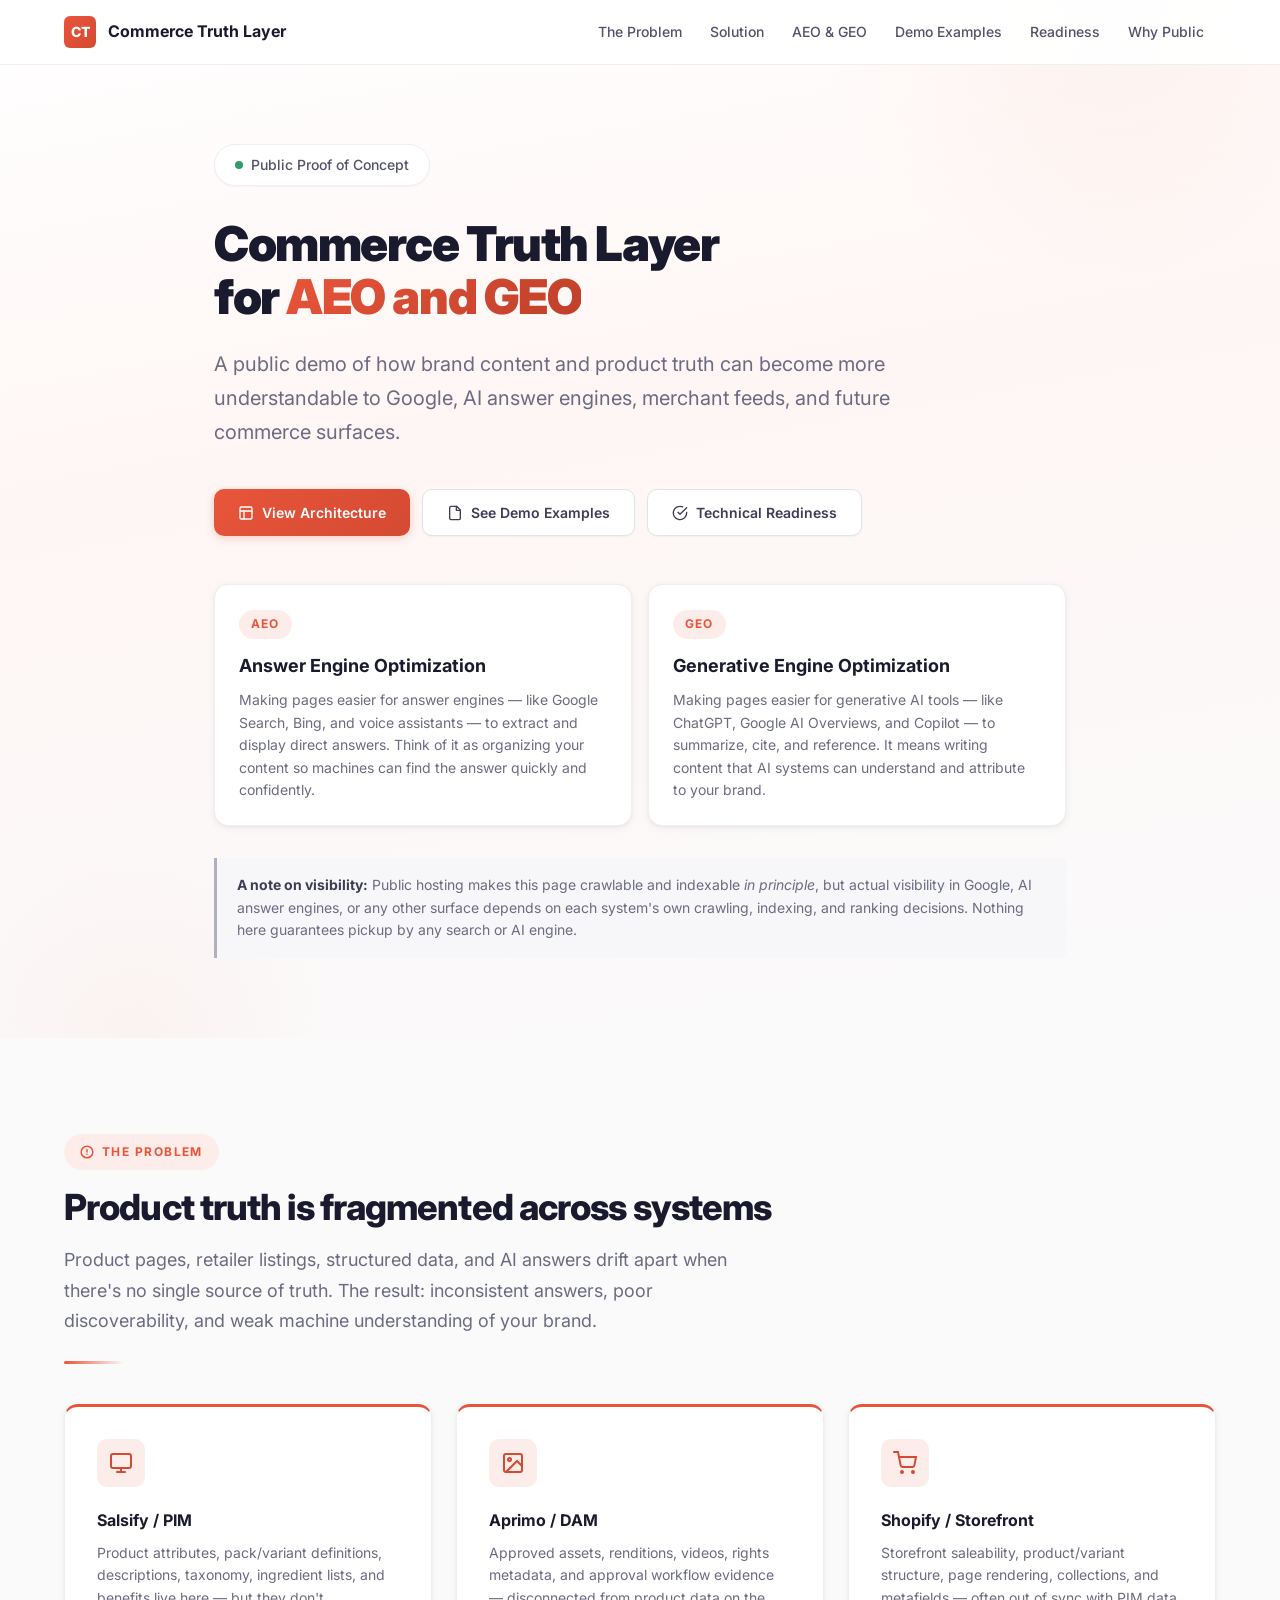
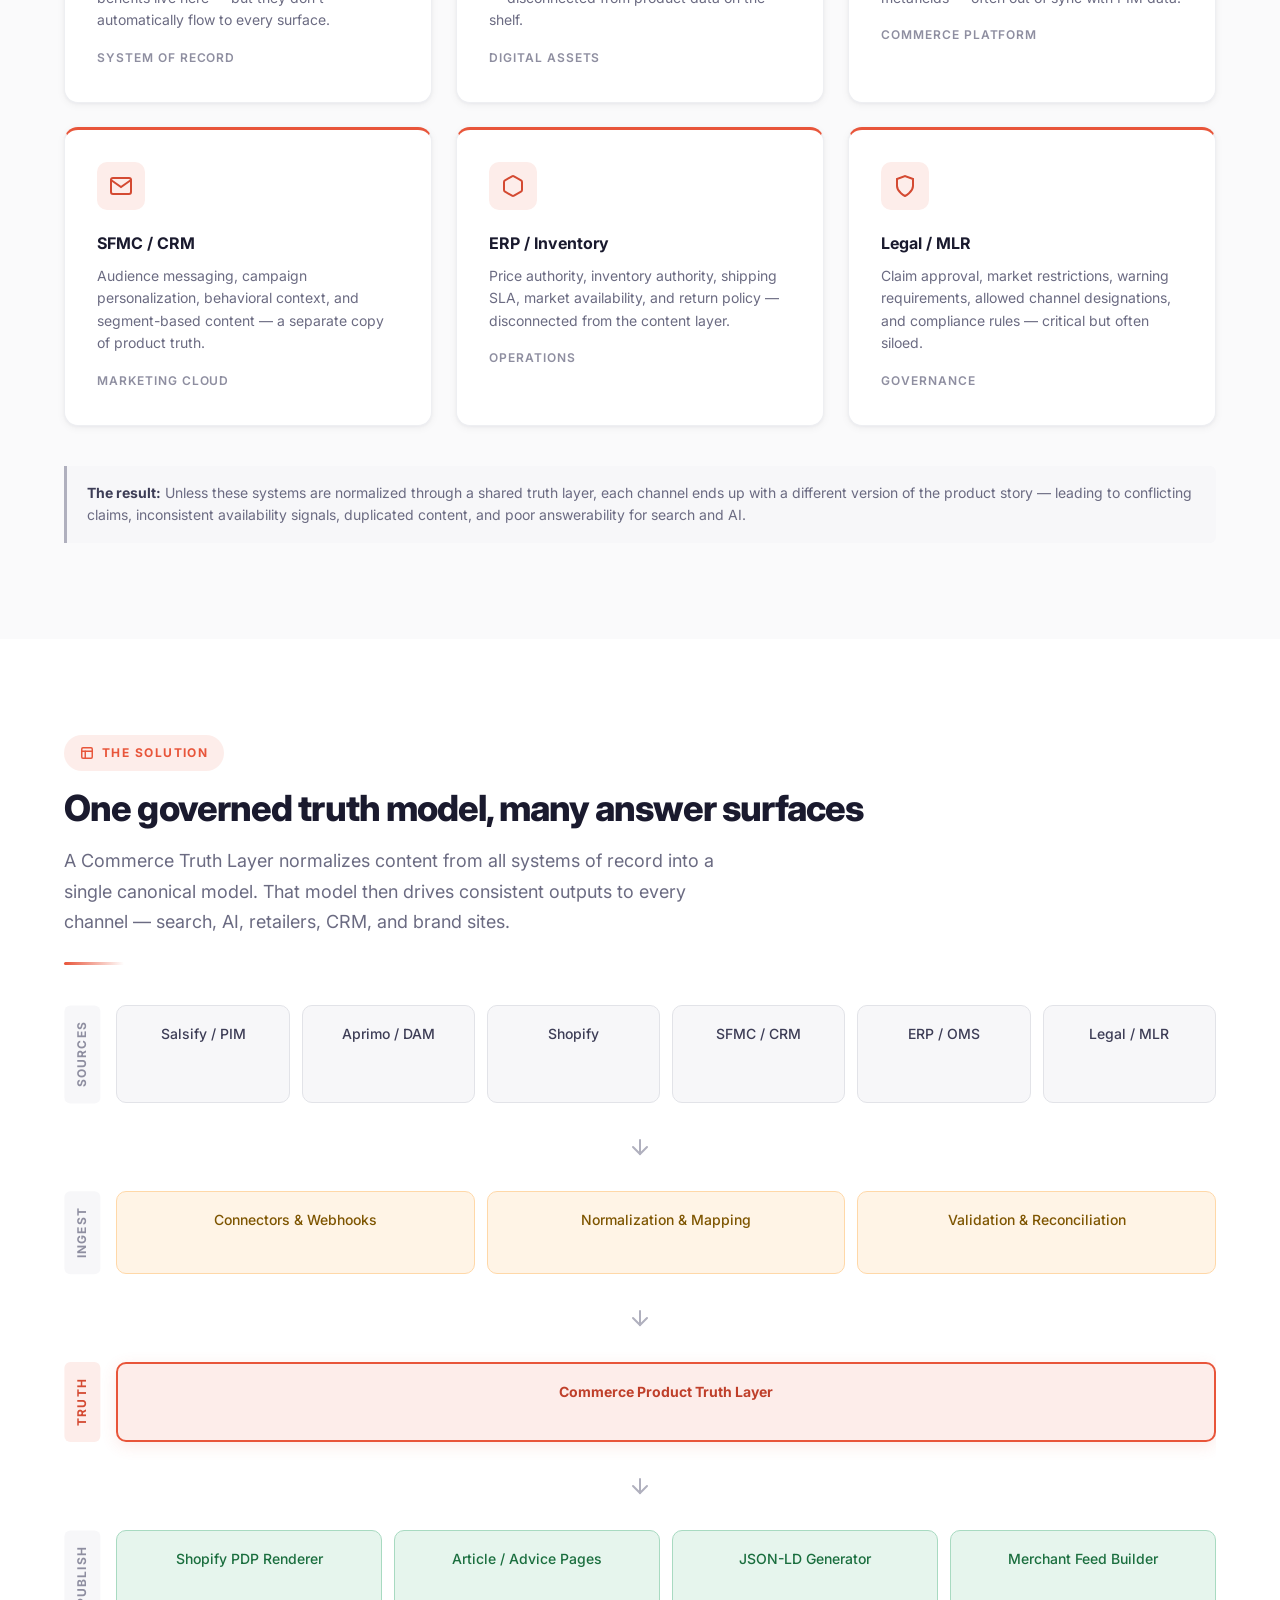
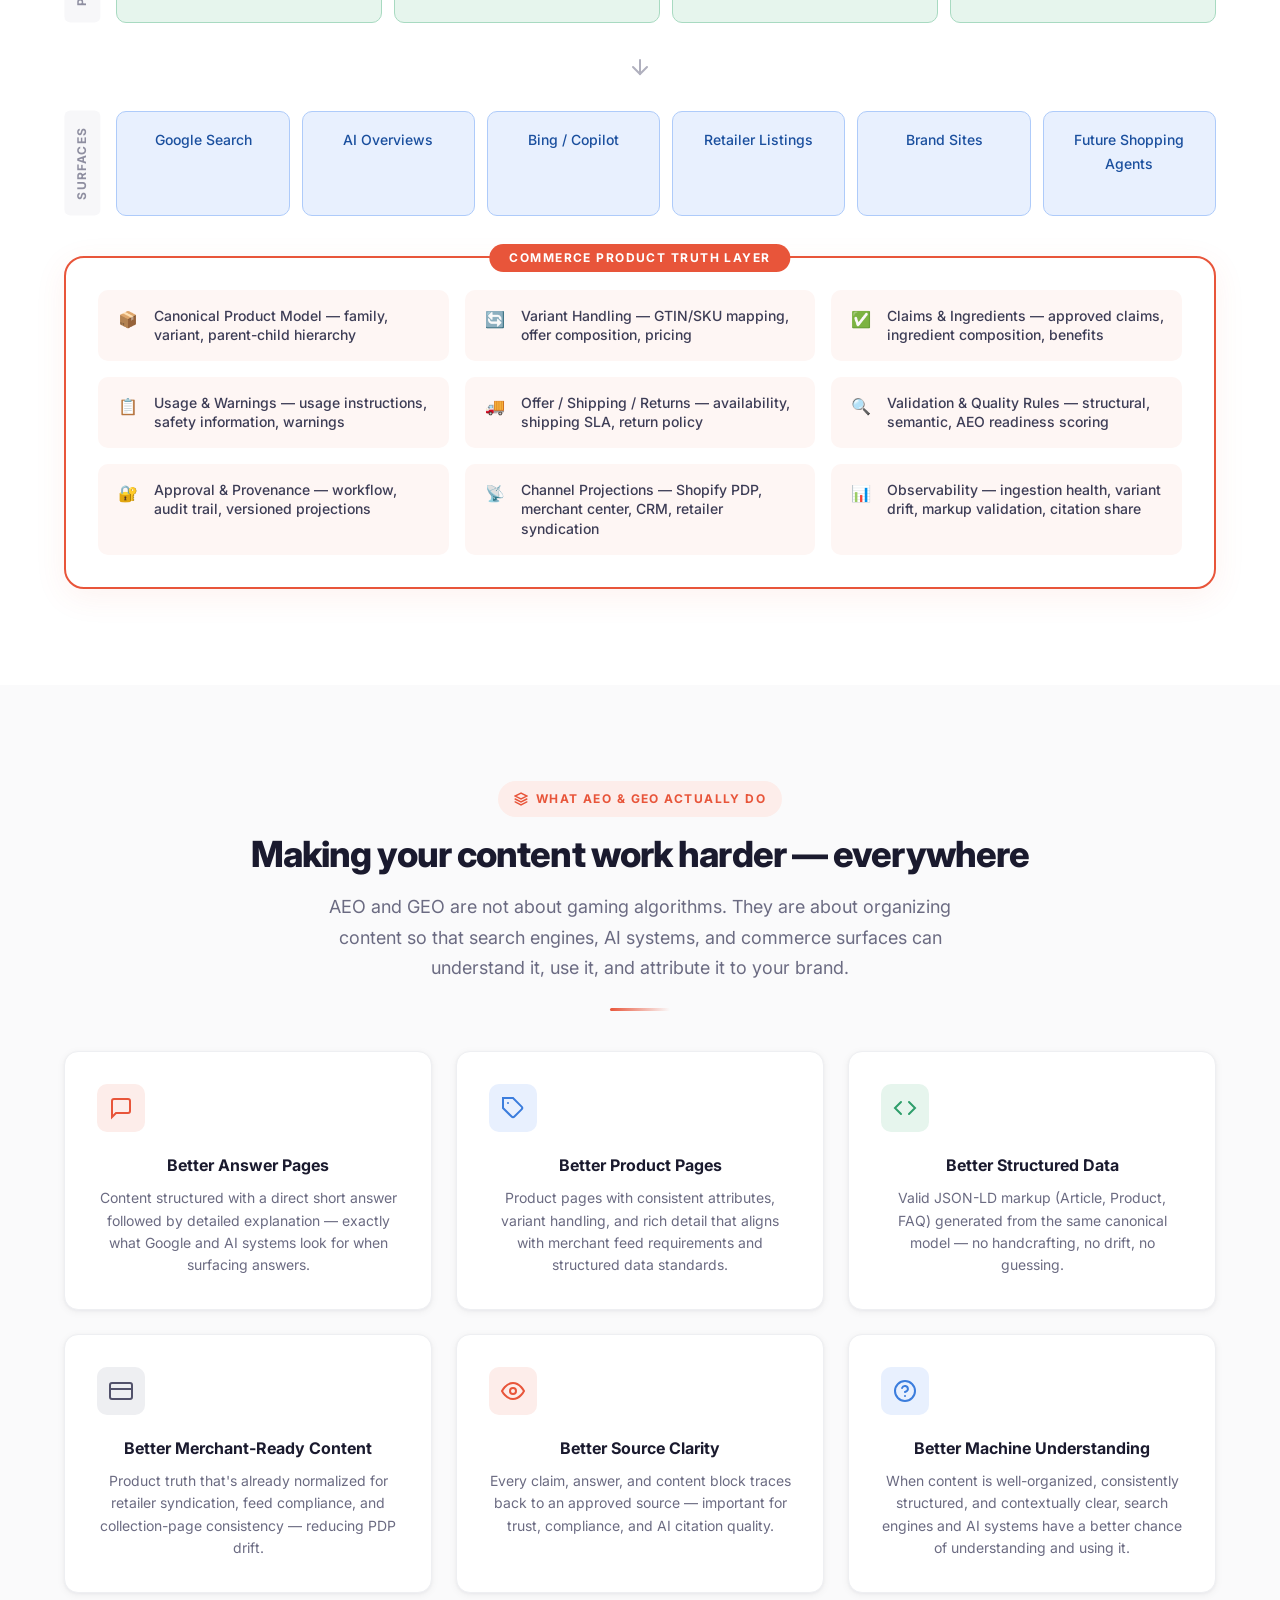
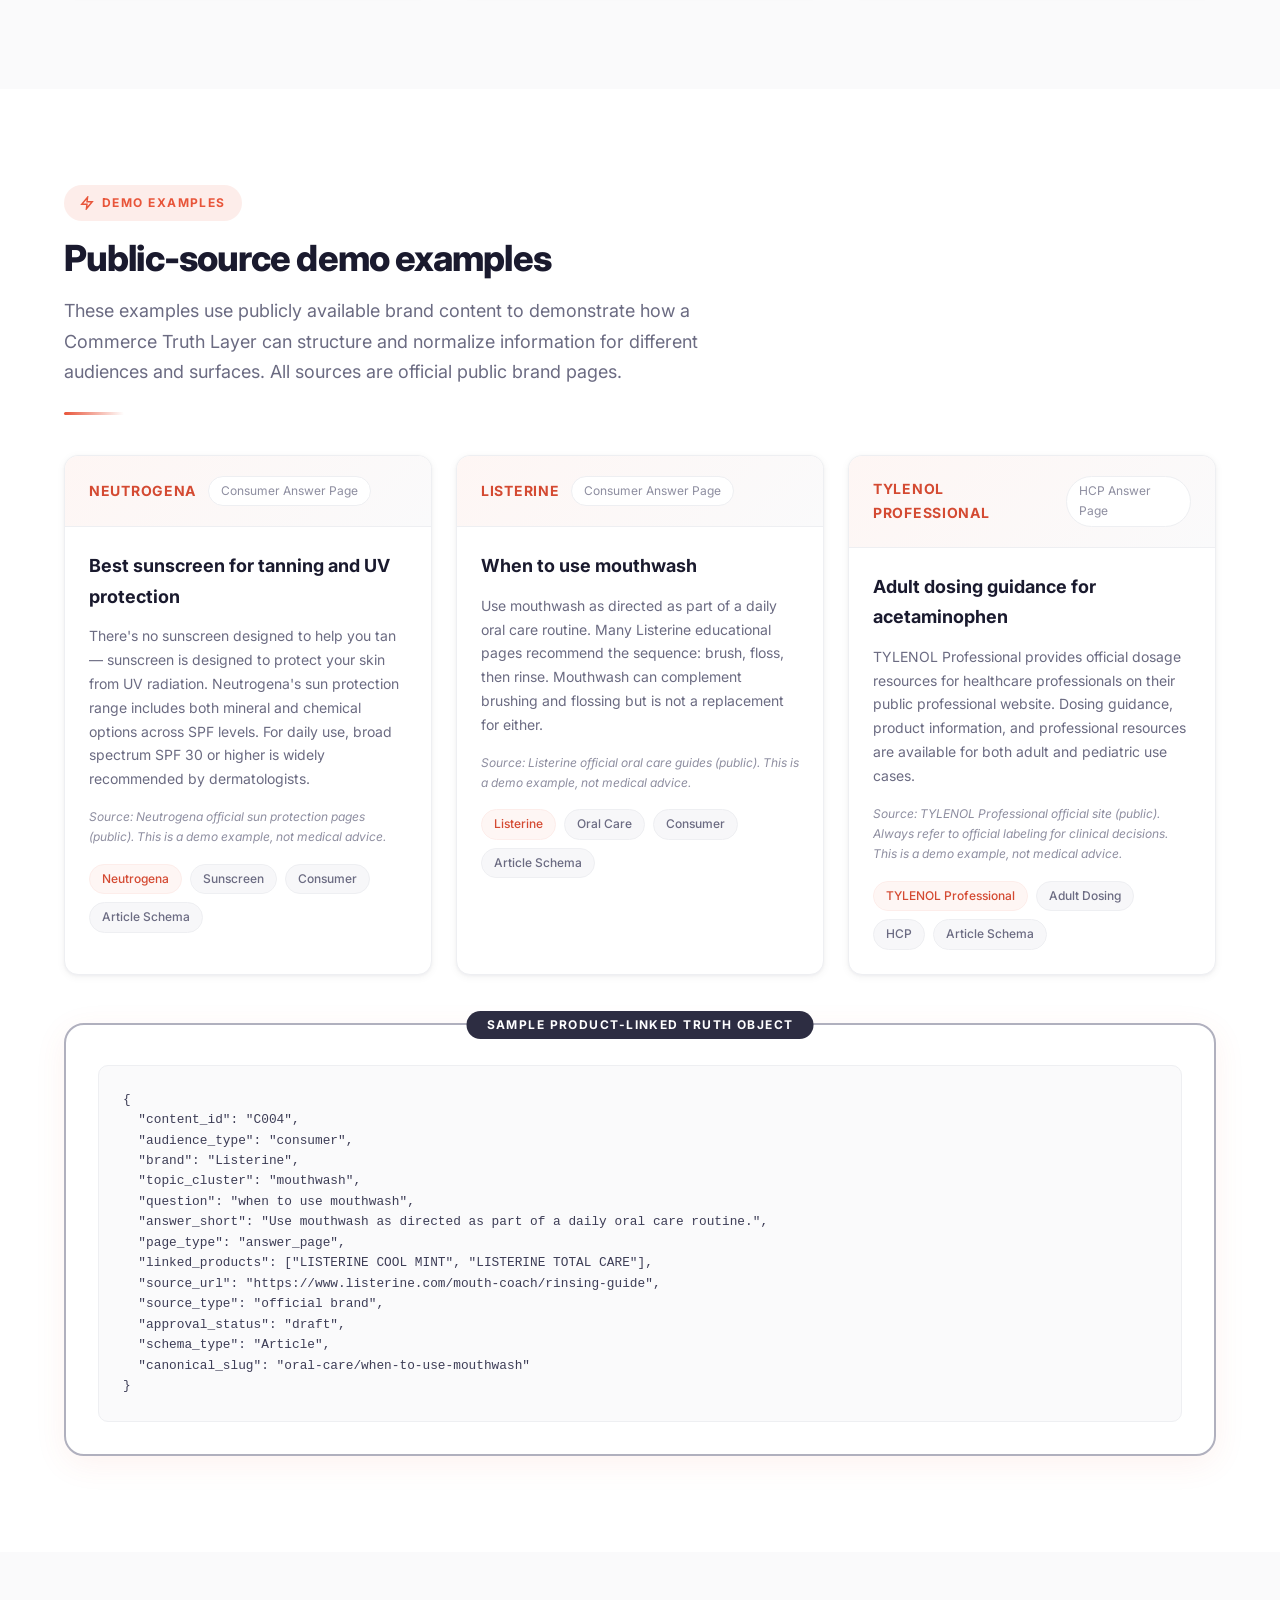
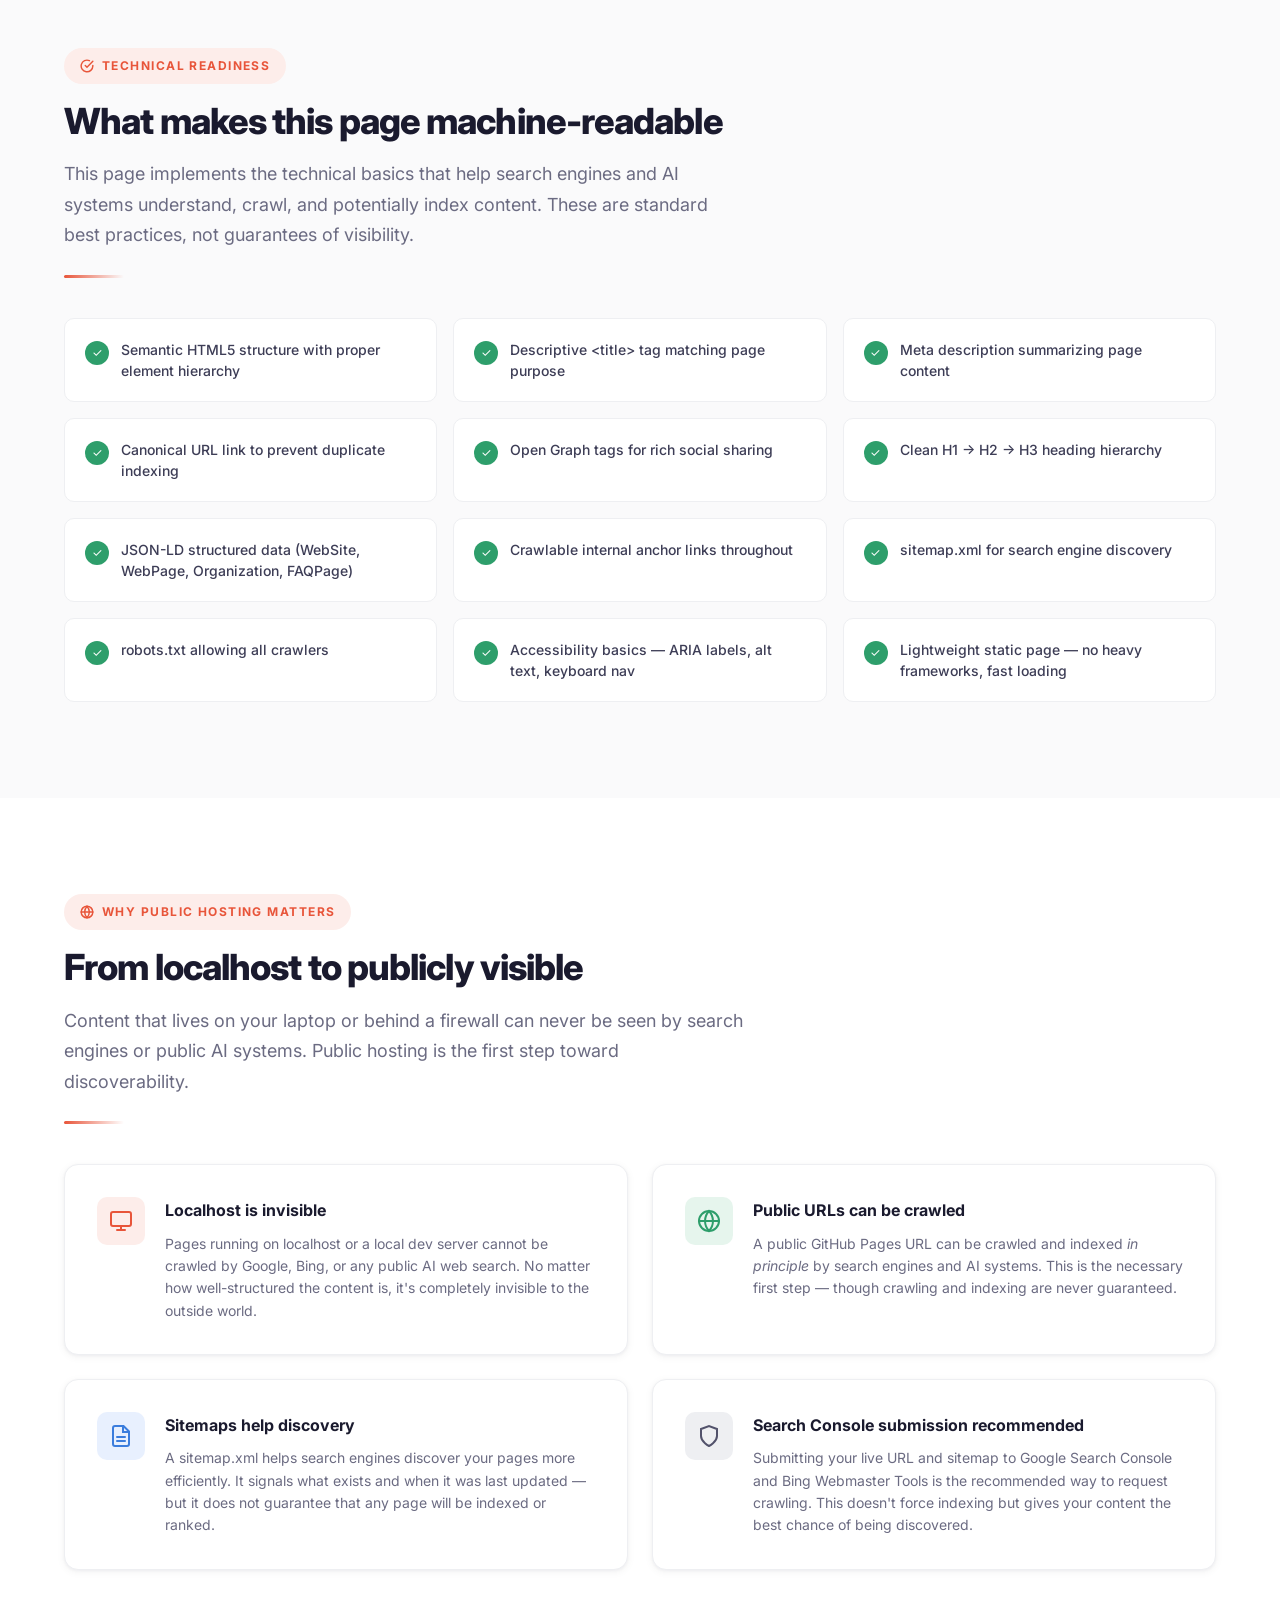
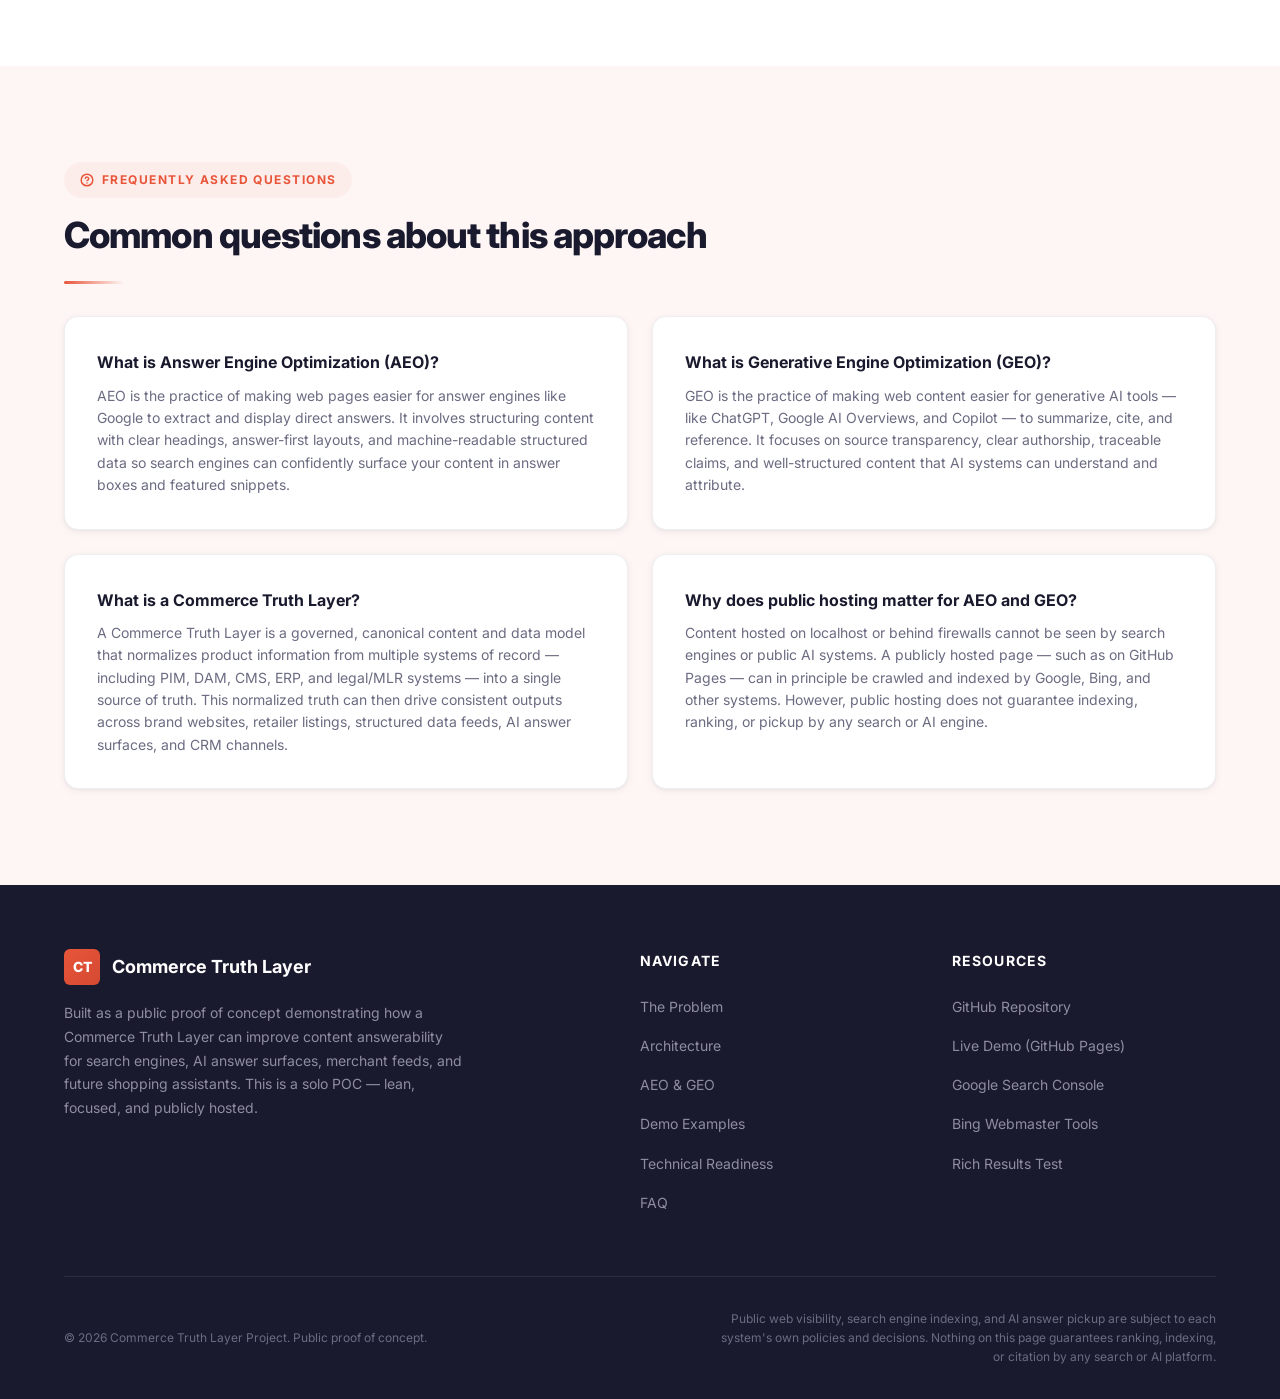
==== index.html @ 28e4f391 "Add files via upload" ====
<!DOCTYPE html>
<html lang="en">
<head>
  <meta charset="UTF-8">
  <meta name="viewport" content="width=device-width, initial-scale=1.0">

  <!-- Primary Meta -->
  <title>Commerce Truth Layer for AEO and GEO — Public Demo</title>
  <meta name="description" content="A public demo showing how a Commerce Truth Layer normalizes brand content and product data for search engines, AI answer surfaces, merchant feeds, and future shopping assistants. Covers AEO, GEO, and structured data best practices.">
  <meta name="author" content="Commerce Truth Layer Project">

  <!-- Canonical URL (replace placeholder before publishing) -->
  <link rel="canonical" href="https://moghthalkushal.github.io/aeo-demo/">

  <!-- Open Graph -->
  <meta property="og:type" content="website">
  <meta property="og:title" content="Commerce Truth Layer for AEO and GEO">
  <meta property="og:description" content="Public demo: how a Commerce Truth Layer improves answerability for Google, AI answers, merchant feeds, and shopping assistants.">
  <meta property="og:url" content="https://moghthalkushal.github.io/aeo-demo/">
  <meta property="og:site_name" content="Commerce Truth Layer">
  <meta property="og:locale" content="en_US">

  <!-- Twitter Card -->
  <meta name="twitter:card" content="summary_large_image">
  <meta name="twitter:title" content="Commerce Truth Layer for AEO and GEO">
  <meta name="twitter:description" content="Public demo: how a Commerce Truth Layer improves answerability for Google, AI answers, merchant feeds, and shopping assistants.">

  <!-- Favicon placeholder — replace with your own -->
  <link rel="icon" href="data:image/svg+xml,<svg xmlns='http://www.w3.org/2000/svg' viewBox='0 0 100 100'><rect width='100' height='100' rx='16' fill='%23E8553A'/><text x='50' y='72' font-size='60' font-family='sans-serif' font-weight='900' fill='white' text-anchor='middle'>CT</text></svg>" type="image/svg+xml">

  <!-- Fonts -->
  <link rel="preconnect" href="https://fonts.googleapis.com">
  <link rel="preconnect" href="https://fonts.gstatic.com" crossorigin>
  <link href="https://fonts.googleapis.com/css2?family=Inter:wght@300;400;500;600;700;800;900&display=swap" rel="stylesheet">

  <!-- Styles -->
  <link rel="stylesheet" href="styles.css">

  <!-- JSON-LD Structured Data -->
  <script type="application/ld+json">
  [
    {
      "@context": "https://schema.org",
      "@type": "WebSite",
      "name": "Commerce Truth Layer for AEO and GEO",
      "url": "https://moghthalkushal.github.io/aeo-demo/",
      "description": "A public demo showing how a Commerce Truth Layer normalizes brand content and product data for search engines, AI answer surfaces, merchant feeds, and future shopping assistants."
    },
    {
      "@context": "https://schema.org",
      "@type": "WebPage",
      "name": "Commerce Truth Layer for AEO and GEO — Public Demo",
      "url": "https://moghthalkushal.github.io/aeo-demo/",
      "description": "Public demo: how a Commerce Truth Layer improves answerability for Google, AI answers, merchant feeds, and shopping assistants.",
      "about": [
        {"@type": "Thing", "name": "Answer Engine Optimization"},
        {"@type": "Thing", "name": "Generative Engine Optimization"},
        {"@type": "Thing", "name": "Structured Data"},
        {"@type": "Thing", "name": "Product Information Management"}
      ],
      "datePublished": "2026-04-20",
      "dateModified": "2026-04-20",
      "inLanguage": "en-US"
    },
    {
      "@context": "https://schema.org",
      "@type": "Organization",
      "name": "Commerce Truth Layer Project",
      "url": "https://moghthalkushal.github.io/aeo-demo/"
    },
    {
      "@context": "https://schema.org",
      "@type": "FAQPage",
      "mainEntity": [
        {
          "@type": "Question",
          "name": "What is Answer Engine Optimization (AEO)?",
          "acceptedAnswer": {
            "@type": "Answer",
            "text": "AEO is the practice of making web pages easier for answer engines like Google to extract and display direct answers. It involves structuring content with clear headings, answer-first layouts, and machine-readable structured data so search engines can confidently surface your content in answer boxes and featured snippets."
          }
        },
        {
          "@type": "Question",
          "name": "What is Generative Engine Optimization (GEO)?",
          "acceptedAnswer": {
            "@type": "Answer",
            "text": "GEO is the practice of making web content easier for generative AI tools — like ChatGPT, Google AI Overviews, and Copilot — to summarize, cite, and reference. It focuses on source transparency, clear authorship, traceable claims, and well-structured content that AI systems can understand and attribute."
          }
        },
        {
          "@type": "Question",
          "name": "What is a Commerce Truth Layer?",
          "acceptedAnswer": {
            "@type": "Answer",
            "text": "A Commerce Truth Layer is a governed, canonical content and data model that normalizes product information from multiple systems of record — including PIM, DAM, CMS, ERP, and legal/MLR systems — into a single source of truth. This normalized truth can then drive consistent outputs across brand websites, retailer listings, structured data feeds, AI answer surfaces, and CRM channels."
          }
        },
        {
          "@type": "Question",
          "name": "Why does public hosting matter for AEO and GEO?",
          "acceptedAnswer": {
            "@type": "Answer",
            "text": "Content hosted on localhost or behind firewalls cannot be seen by search engines or public AI systems. A publicly hosted page — such as on GitHub Pages — can in principle be crawled and indexed by Google, Bing, and other systems. However, public hosting does not guarantee indexing, ranking, or pickup by any search or AI engine."
          }
        }
      ]
    }
  ]
  </script>
</head>

<body>

  <!-- ============================================================
       NAVIGATION
       ============================================================ -->
  <nav class="nav" role="navigation" aria-label="Main navigation">
    <div class="nav__inner">
      <a href="#" class="nav__brand" aria-label="Commerce Truth Layer Home">
        <span class="nav__brand-icon" aria-hidden="true">CT</span>
        Commerce Truth Layer
      </a>

      <button class="nav__toggle" id="nav-toggle" aria-label="Toggle navigation menu" aria-expanded="false">
        <svg viewBox="0 0 24 24" fill="none" stroke="currentColor" stroke-width="2" stroke-linecap="round">
          <line x1="3" y1="6" x2="21" y2="6"/>
          <line x1="3" y1="12" x2="21" y2="12"/>
          <line x1="3" y1="18" x2="21" y2="18"/>
        </svg>
      </button>

      <ul class="nav__links" id="nav-links">
        <li><a href="#problem">The Problem</a></li>
        <li><a href="#solution">Solution</a></li>
        <li><a href="#aeo-geo">AEO &amp; GEO</a></li>
        <li><a href="#demo">Demo Examples</a></li>
        <li><a href="#readiness">Readiness</a></li>
        <li><a href="#hosting">Why Public</a></li>
      </ul>
    </div>
  </nav>


  <!-- ============================================================
       SECTION 1 — HERO
       ============================================================ -->
  <header class="hero" id="hero">
    <div class="hero__inner">
      <div class="hero__badge">
        <span class="hero__badge-dot" aria-hidden="true"></span>
        Public Proof of Concept
      </div>

      <h1 class="hero__title">
        Commerce Truth Layer<br>for <span>AEO and GEO</span>
      </h1>

      <p class="hero__description">
        A public demo of how brand content and product truth can become more understandable 
        to Google, AI answer engines, merchant feeds, and future commerce surfaces.
      </p>

      <div class="hero__actions">
        <a href="#solution" class="btn btn--primary" id="cta-architecture">
          <svg width="16" height="16" viewBox="0 0 24 24" fill="none" stroke="currentColor" stroke-width="2" stroke-linecap="round" stroke-linejoin="round"><rect x="3" y="3" width="18" height="18" rx="2"/><path d="M3 9h18"/><path d="M9 21V9"/></svg>
          View Architecture
        </a>
        <a href="#demo" class="btn btn--secondary" id="cta-demo">
          <svg width="16" height="16" viewBox="0 0 24 24" fill="none" stroke="currentColor" stroke-width="2" stroke-linecap="round" stroke-linejoin="round"><path d="M14.5 2H6a2 2 0 0 0-2 2v16a2 2 0 0 0 2 2h12a2 2 0 0 0 2-2V7.5L14.5 2z"/><polyline points="14 2 14 8 20 8"/></svg>
          See Demo Examples
        </a>
        <a href="#readiness" class="btn btn--secondary" id="cta-readiness">
          <svg width="16" height="16" viewBox="0 0 24 24" fill="none" stroke="currentColor" stroke-width="2" stroke-linecap="round" stroke-linejoin="round"><path d="M22 11.08V12a10 10 0 1 1-5.93-9.14"/><polyline points="22 4 12 14.01 9 11.01"/></svg>
          Technical Readiness
        </a>
      </div>

      <!-- Explainer boxes -->
      <div class="hero__explainers fade-in">
        <div class="explainer-box" id="explainer-aeo">
          <span class="explainer-box__label">AEO</span>
          <h2 class="explainer-box__title">Answer Engine Optimization</h2>
          <p class="explainer-box__text">
            Making pages easier for answer engines — like Google Search, Bing, and voice assistants — 
            to extract and display direct answers. Think of it as organizing your content so machines 
            can find the answer quickly and confidently.
          </p>
        </div>
        <div class="explainer-box" id="explainer-geo">
          <span class="explainer-box__label">GEO</span>
          <h2 class="explainer-box__title">Generative Engine Optimization</h2>
          <p class="explainer-box__text">
            Making pages easier for generative AI tools — like ChatGPT, Google AI Overviews, 
            and Copilot — to summarize, cite, and reference. It means writing content that AI 
            systems can understand and attribute to your brand.
          </p>
        </div>
      </div>

      <!-- Honest disclaimer -->
      <div class="hero__note fade-in">
        <strong>A note on visibility:</strong> Public hosting makes this page crawlable and indexable 
        <em>in principle</em>, but actual visibility in Google, AI answer engines, or any other 
        surface depends on each system's own crawling, indexing, and ranking decisions. 
        Nothing here guarantees pickup by any search or AI engine.
      </div>
    </div>
  </header>


  <main>

    <!-- ============================================================
         SECTION 2 — THE PROBLEM
         ============================================================ -->
    <section class="section section--alt" id="problem">
      <div class="container">
        <span class="section__label fade-in">
          <svg width="14" height="14" viewBox="0 0 24 24" fill="none" stroke="currentColor" stroke-width="2.5" stroke-linecap="round"><circle cx="12" cy="12" r="10"/><line x1="12" y1="8" x2="12" y2="12"/><line x1="12" y1="16" x2="12.01" y2="16"/></svg>
          The Problem
        </span>
        <h2 class="section__title fade-in">Product truth is fragmented across systems</h2>
        <p class="section__subtitle fade-in">
          Product pages, retailer listings, structured data, and AI answers drift apart when there's 
          no single source of truth. The result: inconsistent answers, poor discoverability, and weak 
          machine understanding of your brand.
        </p>
        <div class="divider"></div>

        <!-- Fragmented systems cards -->
        <div class="cards-grid fade-in">
          <article class="card card--fragmented" id="card-salsify">
            <div class="card__icon card__icon--coral" aria-hidden="true">
              <svg width="24" height="24" viewBox="0 0 24 24" fill="none" stroke="currentColor" stroke-width="2" stroke-linecap="round"><rect x="2" y="3" width="20" height="14" rx="2"/><line x1="8" y1="21" x2="16" y2="21"/><line x1="12" y1="17" x2="12" y2="21"/></svg>
            </div>
            <h3 class="card__title">Salsify / PIM</h3>
            <p class="card__text">
              Product attributes, pack/variant definitions, descriptions, taxonomy, ingredient lists, 
              and benefits live here — but they don't automatically flow to every surface.
            </p>
            <span class="card__tag">System of Record</span>
          </article>

          <article class="card card--fragmented" id="card-aprimo">
            <div class="card__icon card__icon--coral" aria-hidden="true">
              <svg width="24" height="24" viewBox="0 0 24 24" fill="none" stroke="currentColor" stroke-width="2" stroke-linecap="round"><rect x="3" y="3" width="18" height="18" rx="2"/><circle cx="8.5" cy="8.5" r="1.5"/><polyline points="21 15 16 10 5 21"/></svg>
            </div>
            <h3 class="card__title">Aprimo / DAM</h3>
            <p class="card__text">
              Approved assets, renditions, videos, rights metadata, and approval workflow evidence — 
              disconnected from product data on the shelf.
            </p>
            <span class="card__tag">Digital Assets</span>
          </article>

          <article class="card card--fragmented" id="card-shopify">
            <div class="card__icon card__icon--coral" aria-hidden="true">
              <svg width="24" height="24" viewBox="0 0 24 24" fill="none" stroke="currentColor" stroke-width="2" stroke-linecap="round"><circle cx="9" cy="21" r="1"/><circle cx="20" cy="21" r="1"/><path d="M1 1h4l2.68 13.39a2 2 0 0 0 2 1.61h9.72a2 2 0 0 0 2-1.61L23 6H6"/></svg>
            </div>
            <h3 class="card__title">Shopify / Storefront</h3>
            <p class="card__text">
              Storefront saleability, product/variant structure, page rendering, collections, 
              and metafields — often out of sync with PIM data.
            </p>
            <span class="card__tag">Commerce Platform</span>
          </article>

          <article class="card card--fragmented" id="card-sfmc">
            <div class="card__icon card__icon--coral" aria-hidden="true">
              <svg width="24" height="24" viewBox="0 0 24 24" fill="none" stroke="currentColor" stroke-width="2" stroke-linecap="round"><path d="M4 4h16c1.1 0 2 .9 2 2v12c0 1.1-.9 2-2 2H4c-1.1 0-2-.9-2-2V6c0-1.1.9-2 2-2z"/><polyline points="22,6 12,13 2,6"/></svg>
            </div>
            <h3 class="card__title">SFMC / CRM</h3>
            <p class="card__text">
              Audience messaging, campaign personalization, behavioral context, and segment-based 
              content — a separate copy of product truth.
            </p>
            <span class="card__tag">Marketing Cloud</span>
          </article>

          <article class="card card--fragmented" id="card-erp">
            <div class="card__icon card__icon--coral" aria-hidden="true">
              <svg width="24" height="24" viewBox="0 0 24 24" fill="none" stroke="currentColor" stroke-width="2" stroke-linecap="round"><path d="M21 16V8a2 2 0 0 0-1-1.73l-7-4a2 2 0 0 0-2 0l-7 4A2 2 0 0 0 3 8v8a2 2 0 0 0 1 1.73l7 4a2 2 0 0 0 2 0l7-4A2 2 0 0 0 21 16z"/></svg>
            </div>
            <h3 class="card__title">ERP / Inventory</h3>
            <p class="card__text">
              Price authority, inventory authority, shipping SLA, market availability, and return 
              policy — disconnected from the content layer.
            </p>
            <span class="card__tag">Operations</span>
          </article>

          <article class="card card--fragmented" id="card-legal">
            <div class="card__icon card__icon--coral" aria-hidden="true">
              <svg width="24" height="24" viewBox="0 0 24 24" fill="none" stroke="currentColor" stroke-width="2" stroke-linecap="round"><path d="M12 22s8-4 8-10V5l-8-3-8 3v7c0 6 8 10 8 10z"/></svg>
            </div>
            <h3 class="card__title">Legal / MLR</h3>
            <p class="card__text">
              Claim approval, market restrictions, warning requirements, allowed channel 
              designations, and compliance rules — critical but often siloed.
            </p>
            <span class="card__tag">Governance</span>
          </article>
        </div>

        <div class="hero__note fade-in" style="margin-top: 2.5rem;">
          <strong>The result:</strong> Unless these systems are normalized through a shared truth layer, 
          each channel ends up with a different version of the product story — leading to 
          conflicting claims, inconsistent availability signals, duplicated content, and poor 
          answerability for search and AI.
        </div>
      </div>
    </section>


    <!-- ============================================================
         SECTION 3 — THE SOLUTION (Architecture)
         ============================================================ -->
    <section class="section" id="solution">
      <div class="container">
        <span class="section__label fade-in">
          <svg width="14" height="14" viewBox="0 0 24 24" fill="none" stroke="currentColor" stroke-width="2.5" stroke-linecap="round"><rect x="3" y="3" width="18" height="18" rx="2"/><path d="M3 9h18"/><path d="M9 21V9"/></svg>
          The Solution
        </span>
        <h2 class="section__title fade-in">One governed truth model, many answer surfaces</h2>
        <p class="section__subtitle fade-in">
          A Commerce Truth Layer normalizes content from all systems of record into a single canonical 
          model. That model then drives consistent outputs to every channel — search, AI, retailers, 
          CRM, and brand sites.
        </p>
        <div class="divider"></div>

        <!-- Architecture Diagram -->
        <div class="architecture fade-in">
          <div class="arch-diagram">
            <!-- Layer 1: Sources -->
            <div class="arch-layer">
              <div class="arch-layer__label">Sources</div>
              <div class="arch-layer__content">
                <div class="arch-box arch-box--source">Salsify / PIM</div>
                <div class="arch-box arch-box--source">Aprimo / DAM</div>
                <div class="arch-box arch-box--source">Shopify</div>
                <div class="arch-box arch-box--source">SFMC / CRM</div>
                <div class="arch-box arch-box--source">ERP / OMS</div>
                <div class="arch-box arch-box--source">Legal / MLR</div>
              </div>
            </div>

            <div class="arch-arrow" aria-hidden="true">
              <svg viewBox="0 0 24 24" fill="none" stroke="currentColor" stroke-width="2" stroke-linecap="round"><line x1="12" y1="5" x2="12" y2="19"/><polyline points="19 12 12 19 5 12"/></svg>
            </div>

            <!-- Layer 2: Ingestion -->
            <div class="arch-layer">
              <div class="arch-layer__label">Ingest</div>
              <div class="arch-layer__content">
                <div class="arch-box arch-box--ingest">Connectors &amp; Webhooks</div>
                <div class="arch-box arch-box--ingest">Normalization &amp; Mapping</div>
                <div class="arch-box arch-box--ingest">Validation &amp; Reconciliation</div>
              </div>
            </div>

            <div class="arch-arrow" aria-hidden="true">
              <svg viewBox="0 0 24 24" fill="none" stroke="currentColor" stroke-width="2" stroke-linecap="round"><line x1="12" y1="5" x2="12" y2="19"/><polyline points="19 12 12 19 5 12"/></svg>
            </div>

            <!-- Layer 3: Truth Layer (centerpiece) -->
            <div class="arch-layer">
              <div class="arch-layer__label" style="background: var(--coral-100); color: var(--coral-600);">Truth</div>
              <div class="arch-layer__content">
                <div class="arch-box arch-box--truth" style="flex: 1; min-width: 100%;">
                  Commerce Product Truth Layer
                </div>
              </div>
            </div>

            <div class="arch-arrow" aria-hidden="true">
              <svg viewBox="0 0 24 24" fill="none" stroke="currentColor" stroke-width="2" stroke-linecap="round"><line x1="12" y1="5" x2="12" y2="19"/><polyline points="19 12 12 19 5 12"/></svg>
            </div>

            <!-- Layer 4: Publication -->
            <div class="arch-layer">
              <div class="arch-layer__label">Publish</div>
              <div class="arch-layer__content">
                <div class="arch-box arch-box--publish">Shopify PDP Renderer</div>
                <div class="arch-box arch-box--publish">Article / Advice Pages</div>
                <div class="arch-box arch-box--publish">JSON-LD Generator</div>
                <div class="arch-box arch-box--publish">Merchant Feed Builder</div>
              </div>
            </div>

            <div class="arch-arrow" aria-hidden="true">
              <svg viewBox="0 0 24 24" fill="none" stroke="currentColor" stroke-width="2" stroke-linecap="round"><line x1="12" y1="5" x2="12" y2="19"/><polyline points="19 12 12 19 5 12"/></svg>
            </div>

            <!-- Layer 5: Surfaces -->
            <div class="arch-layer">
              <div class="arch-layer__label">Surfaces</div>
              <div class="arch-layer__content">
                <div class="arch-box arch-box--surface">Google Search</div>
                <div class="arch-box arch-box--surface">AI Overviews</div>
                <div class="arch-box arch-box--surface">Bing / Copilot</div>
                <div class="arch-box arch-box--surface">Retailer Listings</div>
                <div class="arch-box arch-box--surface">Brand Sites</div>
                <div class="arch-box arch-box--surface">Future Shopping Agents</div>
              </div>
            </div>
          </div>
        </div>

        <!-- Truth Layer Centerpiece Detail -->
        <div class="truth-layer fade-in">
          <div class="truth-layer__grid">
            <div class="truth-layer__item">
              <span class="truth-layer__item-icon" aria-hidden="true">📦</span>
              <span class="truth-layer__item-text">Canonical Product Model — family, variant, parent-child hierarchy</span>
            </div>
            <div class="truth-layer__item">
              <span class="truth-layer__item-icon" aria-hidden="true">🔄</span>
              <span class="truth-layer__item-text">Variant Handling — GTIN/SKU mapping, offer composition, pricing</span>
            </div>
            <div class="truth-layer__item">
              <span class="truth-layer__item-icon" aria-hidden="true">✅</span>
              <span class="truth-layer__item-text">Claims &amp; Ingredients — approved claims, ingredient composition, benefits</span>
            </div>
            <div class="truth-layer__item">
              <span class="truth-layer__item-icon" aria-hidden="true">📋</span>
              <span class="truth-layer__item-text">Usage &amp; Warnings — usage instructions, safety information, warnings</span>
            </div>
            <div class="truth-layer__item">
              <span class="truth-layer__item-icon" aria-hidden="true">🚚</span>
              <span class="truth-layer__item-text">Offer / Shipping / Returns — availability, shipping SLA, return policy</span>
            </div>
            <div class="truth-layer__item">
              <span class="truth-layer__item-icon" aria-hidden="true">🔍</span>
              <span class="truth-layer__item-text">Validation &amp; Quality Rules — structural, semantic, AEO readiness scoring</span>
            </div>
            <div class="truth-layer__item">
              <span class="truth-layer__item-icon" aria-hidden="true">🔐</span>
              <span class="truth-layer__item-text">Approval &amp; Provenance — workflow, audit trail, versioned projections</span>
            </div>
            <div class="truth-layer__item">
              <span class="truth-layer__item-icon" aria-hidden="true">📡</span>
              <span class="truth-layer__item-text">Channel Projections — Shopify PDP, merchant center, CRM, retailer syndication</span>
            </div>
            <div class="truth-layer__item">
              <span class="truth-layer__item-icon" aria-hidden="true">📊</span>
              <span class="truth-layer__item-text">Observability — ingestion health, variant drift, markup validation, citation share</span>
            </div>
          </div>
        </div>
      </div>
    </section>


    <!-- ============================================================
         SECTION 4 — WHAT AEO AND GEO ACTUALLY DO
         ============================================================ -->
    <section class="section section--alt" id="aeo-geo">
      <div class="container text-center">
        <span class="section__label fade-in">
          <svg width="14" height="14" viewBox="0 0 24 24" fill="none" stroke="currentColor" stroke-width="2.5" stroke-linecap="round"><path d="M12 2L2 7l10 5 10-5-10-5z"/><path d="M2 17l10 5 10-5"/><path d="M2 12l10 5 10-5"/></svg>
          What AEO &amp; GEO Actually Do
        </span>
        <h2 class="section__title fade-in">Making your content work harder — everywhere</h2>
        <p class="section__subtitle fade-in">
          AEO and GEO are not about gaming algorithms. They are about organizing content so that 
          search engines, AI systems, and commerce surfaces can understand it, use it, and attribute 
          it to your brand.
        </p>
        <div class="divider divider--center"></div>

        <div class="cards-grid fade-in">
          <article class="card" id="benefit-answer-pages">
            <div class="card__icon card__icon--coral" aria-hidden="true">
              <svg width="24" height="24" viewBox="0 0 24 24" fill="none" stroke="currentColor" stroke-width="2" stroke-linecap="round"><path d="M21 15a2 2 0 0 1-2 2H7l-4 4V5a2 2 0 0 1 2-2h14a2 2 0 0 1 2 2z"/></svg>
            </div>
            <h3 class="card__title">Better Answer Pages</h3>
            <p class="card__text">
              Content structured with a direct short answer followed by detailed explanation — 
              exactly what Google and AI systems look for when surfacing answers.
            </p>
          </article>

          <article class="card" id="benefit-product-pages">
            <div class="card__icon card__icon--blue" aria-hidden="true">
              <svg width="24" height="24" viewBox="0 0 24 24" fill="none" stroke="currentColor" stroke-width="2" stroke-linecap="round"><path d="M20.59 13.41l-7.17 7.17a2 2 0 0 1-2.83 0L2 12V2h10l8.59 8.59a2 2 0 0 1 0 2.82z"/><line x1="7" y1="7" x2="7.01" y2="7"/></svg>
            </div>
            <h3 class="card__title">Better Product Pages</h3>
            <p class="card__text">
              Product pages with consistent attributes, variant handling, and rich detail 
              that aligns with merchant feed requirements and structured data standards.
            </p>
          </article>

          <article class="card" id="benefit-structured-data">
            <div class="card__icon card__icon--green" aria-hidden="true">
              <svg width="24" height="24" viewBox="0 0 24 24" fill="none" stroke="currentColor" stroke-width="2" stroke-linecap="round"><polyline points="16 18 22 12 16 6"/><polyline points="8 6 2 12 8 18"/></svg>
            </div>
            <h3 class="card__title">Better Structured Data</h3>
            <p class="card__text">
              Valid JSON-LD markup (Article, Product, FAQ) generated from the same canonical model — 
              no handcrafting, no drift, no guessing.
            </p>
          </article>

          <article class="card" id="benefit-merchant-content">
            <div class="card__icon card__icon--grey" aria-hidden="true">
              <svg width="24" height="24" viewBox="0 0 24 24" fill="none" stroke="currentColor" stroke-width="2" stroke-linecap="round"><rect x="1" y="4" width="22" height="16" rx="2"/><line x1="1" y1="10" x2="23" y2="10"/></svg>
            </div>
            <h3 class="card__title">Better Merchant-Ready Content</h3>
            <p class="card__text">
              Product truth that's already normalized for retailer syndication, feed compliance, and 
              collection-page consistency — reducing PDP drift.
            </p>
          </article>

          <article class="card" id="benefit-source-clarity">
            <div class="card__icon card__icon--coral" aria-hidden="true">
              <svg width="24" height="24" viewBox="0 0 24 24" fill="none" stroke="currentColor" stroke-width="2" stroke-linecap="round"><path d="M1 12s4-8 11-8 11 8 11 8-4 8-11 8-11-8-11-8z"/><circle cx="12" cy="12" r="3"/></svg>
            </div>
            <h3 class="card__title">Better Source Clarity</h3>
            <p class="card__text">
              Every claim, answer, and content block traces back to an approved source — 
              important for trust, compliance, and AI citation quality.
            </p>
          </article>

          <article class="card" id="benefit-understanding">
            <div class="card__icon card__icon--blue" aria-hidden="true">
              <svg width="24" height="24" viewBox="0 0 24 24" fill="none" stroke="currentColor" stroke-width="2" stroke-linecap="round"><circle cx="12" cy="12" r="10"/><path d="M9.09 9a3 3 0 0 1 5.83 1c0 2-3 3-3 3"/><line x1="12" y1="17" x2="12.01" y2="17"/></svg>
            </div>
            <h3 class="card__title">Better Machine Understanding</h3>
            <p class="card__text">
              When content is well-organized, consistently structured, and contextually clear, 
              search engines and AI systems have a better chance of understanding and using it.
            </p>
          </article>
        </div>
      </div>
    </section>


    <!-- ============================================================
         SECTION 5 — LIVE DEMO EXAMPLES
         ============================================================ -->
    <section class="section" id="demo">
      <div class="container">
        <span class="section__label fade-in">
          <svg width="14" height="14" viewBox="0 0 24 24" fill="none" stroke="currentColor" stroke-width="2.5" stroke-linecap="round"><polygon points="13 2 3 14 12 14 11 22 21 10 12 10 13 2"/></svg>
          Demo Examples
        </span>
        <h2 class="section__title fade-in">Public-source demo examples</h2>
        <p class="section__subtitle fade-in">
          These examples use publicly available brand content to demonstrate how a Commerce Truth 
          Layer can structure and normalize information for different audiences and surfaces. 
          All sources are official public brand pages.
        </p>
        <div class="divider"></div>

        <div class="cards-grid fade-in">
          <!-- Demo 1: Neutrogena Sunscreen -->
          <article class="demo-card" id="demo-sunscreen">
            <div class="demo-card__header">
              <span class="demo-card__brand">Neutrogena</span>
              <span class="demo-card__type">Consumer Answer Page</span>
            </div>
            <div class="demo-card__body">
              <h3 class="demo-card__question">Best sunscreen for tanning and UV protection</h3>
              <p class="demo-card__answer">
                There's no sunscreen designed to help you tan — sunscreen is designed to protect your skin from UV radiation. 
                Neutrogena's sun protection range includes both mineral and chemical options across SPF levels. 
                For daily use, broad spectrum SPF 30 or higher is widely recommended by dermatologists.
              </p>
              <p class="demo-card__answer" style="font-size: 0.75rem; color: #8E8EA0; font-style: italic;">
                Source: Neutrogena official sun protection pages (public). This is a demo example, not medical advice.
              </p>
              <div class="demo-card__meta">
                <span class="demo-card__tag demo-card__tag--brand">Neutrogena</span>
                <span class="demo-card__tag">Sunscreen</span>
                <span class="demo-card__tag">Consumer</span>
                <span class="demo-card__tag">Article Schema</span>
              </div>
            </div>
          </article>

          <!-- Demo 2: Listerine Mouthwash -->
          <article class="demo-card" id="demo-mouthwash">
            <div class="demo-card__header">
              <span class="demo-card__brand">Listerine</span>
              <span class="demo-card__type">Consumer Answer Page</span>
            </div>
            <div class="demo-card__body">
              <h3 class="demo-card__question">When to use mouthwash</h3>
              <p class="demo-card__answer">
                Use mouthwash as directed as part of a daily oral care routine. Many Listerine educational 
                pages recommend the sequence: brush, floss, then rinse. Mouthwash can complement brushing 
                and flossing but is not a replacement for either.
              </p>
              <p class="demo-card__answer" style="font-size: 0.75rem; color: #8E8EA0; font-style: italic;">
                Source: Listerine official oral care guides (public). This is a demo example, not medical advice.
              </p>
              <div class="demo-card__meta">
                <span class="demo-card__tag demo-card__tag--brand">Listerine</span>
                <span class="demo-card__tag">Oral Care</span>
                <span class="demo-card__tag">Consumer</span>
                <span class="demo-card__tag">Article Schema</span>
              </div>
            </div>
          </article>

          <!-- Demo 3: TYLENOL Professional -->
          <article class="demo-card" id="demo-tylenol">
            <div class="demo-card__header">
              <span class="demo-card__brand">TYLENOL Professional</span>
              <span class="demo-card__type">HCP Answer Page</span>
            </div>
            <div class="demo-card__body">
              <h3 class="demo-card__question">Adult dosing guidance for acetaminophen</h3>
              <p class="demo-card__answer">
                TYLENOL Professional provides official dosage resources for healthcare professionals 
                on their public professional website. Dosing guidance, product information, and 
                professional resources are available for both adult and pediatric use cases.
              </p>
              <p class="demo-card__answer" style="font-size: 0.75rem; color: #8E8EA0; font-style: italic;">
                Source: TYLENOL Professional official site (public). Always refer to official labeling for clinical decisions. This is a demo example, not medical advice.
              </p>
              <div class="demo-card__meta">
                <span class="demo-card__tag demo-card__tag--brand">TYLENOL Professional</span>
                <span class="demo-card__tag">Adult Dosing</span>
                <span class="demo-card__tag">HCP</span>
                <span class="demo-card__tag">Article Schema</span>
              </div>
            </div>
          </article>
        </div>

        <!-- Product Truth Object Example -->
        <div class="truth-layer fade-in" style="margin-top: 3rem; border-color: var(--charcoal-300);">
          <div style="position: absolute; top: -14px; left: 50%; transform: translateX(-50%); background: var(--charcoal-800); color: var(--white); font-size: 0.75rem; font-weight: 700; text-transform: uppercase; letter-spacing: 0.12em; padding: 0.25rem 1.25rem; border-radius: 999px; white-space: nowrap;">
            Sample Product-Linked Truth Object
          </div>
          <div style="padding-top: 0.5rem;">
            <pre style="background: var(--grey-50); border: 1px solid var(--grey-200); border-radius: 10px; padding: 1.5rem; font-size: 0.8rem; line-height: 1.6; overflow-x: auto; color: var(--charcoal-700); font-family: 'SF Mono', 'Fira Code', monospace;"><code>{
  "content_id": "C004",
  "audience_type": "consumer",
  "brand": "Listerine",
  "topic_cluster": "mouthwash",
  "question": "when to use mouthwash",
  "answer_short": "Use mouthwash as directed as part of a daily oral care routine.",
  "page_type": "answer_page",
  "linked_products": ["LISTERINE COOL MINT", "LISTERINE TOTAL CARE"],
  "source_url": "https://www.listerine.com/mouth-coach/rinsing-guide",
  "source_type": "official brand",
  "approval_status": "draft",
  "schema_type": "Article",
  "canonical_slug": "oral-care/when-to-use-mouthwash"
}</code></pre>
          </div>
        </div>
      </div>
    </section>


    <!-- ============================================================
         SECTION 6 — MACHINE-READABLE READINESS
         ============================================================ -->
    <section class="section section--alt" id="readiness">
      <div class="container">
        <span class="section__label fade-in">
          <svg width="14" height="14" viewBox="0 0 24 24" fill="none" stroke="currentColor" stroke-width="2.5" stroke-linecap="round"><path d="M22 11.08V12a10 10 0 1 1-5.93-9.14"/><polyline points="22 4 12 14.01 9 11.01"/></svg>
          Technical Readiness
        </span>
        <h2 class="section__title fade-in">What makes this page machine-readable</h2>
        <p class="section__subtitle fade-in">
          This page implements the technical basics that help search engines and AI systems 
          understand, crawl, and potentially index content. These are standard best practices, 
          not guarantees of visibility.
        </p>
        <div class="divider"></div>

        <div class="checklist fade-in">
          <div class="checklist__item" id="check-semantic">
            <span class="checklist__check" aria-hidden="true">✓</span>
            <span class="checklist__text">Semantic HTML5 structure with proper element hierarchy</span>
          </div>
          <div class="checklist__item" id="check-title">
            <span class="checklist__check" aria-hidden="true">✓</span>
            <span class="checklist__text">Descriptive &lt;title&gt; tag matching page purpose</span>
          </div>
          <div class="checklist__item" id="check-meta">
            <span class="checklist__check" aria-hidden="true">✓</span>
            <span class="checklist__text">Meta description summarizing page content</span>
          </div>
          <div class="checklist__item" id="check-canonical">
            <span class="checklist__check" aria-hidden="true">✓</span>
            <span class="checklist__text">Canonical URL link to prevent duplicate indexing</span>
          </div>
          <div class="checklist__item" id="check-og">
            <span class="checklist__check" aria-hidden="true">✓</span>
            <span class="checklist__text">Open Graph tags for rich social sharing</span>
          </div>
          <div class="checklist__item" id="check-headings">
            <span class="checklist__check" aria-hidden="true">✓</span>
            <span class="checklist__text">Clean H1 → H2 → H3 heading hierarchy</span>
          </div>
          <div class="checklist__item" id="check-jsonld">
            <span class="checklist__check" aria-hidden="true">✓</span>
            <span class="checklist__text">JSON-LD structured data (WebSite, WebPage, Organization, FAQPage)</span>
          </div>
          <div class="checklist__item" id="check-crawlable">
            <span class="checklist__check" aria-hidden="true">✓</span>
            <span class="checklist__text">Crawlable internal anchor links throughout</span>
          </div>
          <div class="checklist__item" id="check-sitemap">
            <span class="checklist__check" aria-hidden="true">✓</span>
            <span class="checklist__text">sitemap.xml for search engine discovery</span>
          </div>
          <div class="checklist__item" id="check-robots">
            <span class="checklist__check" aria-hidden="true">✓</span>
            <span class="checklist__text">robots.txt allowing all crawlers</span>
          </div>
          <div class="checklist__item" id="check-a11y">
            <span class="checklist__check" aria-hidden="true">✓</span>
            <span class="checklist__text">Accessibility basics — ARIA labels, alt text, keyboard nav</span>
          </div>
          <div class="checklist__item" id="check-fast">
            <span class="checklist__check" aria-hidden="true">✓</span>
            <span class="checklist__text">Lightweight static page — no heavy frameworks, fast loading</span>
          </div>
        </div>
      </div>
    </section>


    <!-- ============================================================
         SECTION 7 — WHY PUBLIC HOSTING MATTERS
         ============================================================ -->
    <section class="section" id="hosting">
      <div class="container">
        <span class="section__label fade-in">
          <svg width="14" height="14" viewBox="0 0 24 24" fill="none" stroke="currentColor" stroke-width="2.5" stroke-linecap="round"><circle cx="12" cy="12" r="10"/><line x1="2" y1="12" x2="22" y2="12"/><path d="M12 2a15.3 15.3 0 0 1 4 10 15.3 15.3 0 0 1-4 10 15.3 15.3 0 0 1-4-10 15.3 15.3 0 0 1 4-10z"/></svg>
          Why Public Hosting Matters
        </span>
        <h2 class="section__title fade-in">From localhost to publicly visible</h2>
        <p class="section__subtitle fade-in">
          Content that lives on your laptop or behind a firewall can never be seen by search 
          engines or public AI systems. Public hosting is the first step toward discoverability.
        </p>
        <div class="divider"></div>

        <div class="hosting-grid fade-in">
          <article class="hosting-card" id="hosting-localhost">
            <div class="hosting-card__icon card__icon--coral" aria-hidden="true">
              <svg width="24" height="24" viewBox="0 0 24 24" fill="none" stroke="currentColor" stroke-width="2" stroke-linecap="round"><rect x="2" y="3" width="20" height="14" rx="2"/><line x1="8" y1="21" x2="16" y2="21"/><line x1="12" y1="17" x2="12" y2="21"/></svg>
            </div>
            <div class="hosting-card__text">
              <h3>Localhost is invisible</h3>
              <p>
                Pages running on localhost or a local dev server cannot be crawled by Google, Bing, 
                or any public AI web search. No matter how well-structured the content is, it's 
                completely invisible to the outside world.
              </p>
            </div>
          </article>

          <article class="hosting-card" id="hosting-public">
            <div class="hosting-card__icon card__icon--green" aria-hidden="true">
              <svg width="24" height="24" viewBox="0 0 24 24" fill="none" stroke="currentColor" stroke-width="2" stroke-linecap="round"><circle cx="12" cy="12" r="10"/><line x1="2" y1="12" x2="22" y2="12"/><path d="M12 2a15.3 15.3 0 0 1 4 10 15.3 15.3 0 0 1-4 10 15.3 15.3 0 0 1-4-10 15.3 15.3 0 0 1 4-10z"/></svg>
            </div>
            <div class="hosting-card__text">
              <h3>Public URLs can be crawled</h3>
              <p>
                A public GitHub Pages URL can be crawled and indexed <em>in principle</em> by search engines 
                and AI systems. This is the necessary first step — though crawling and indexing are 
                never guaranteed.
              </p>
            </div>
          </article>

          <article class="hosting-card" id="hosting-sitemap">
            <div class="hosting-card__icon card__icon--blue" aria-hidden="true">
              <svg width="24" height="24" viewBox="0 0 24 24" fill="none" stroke="currentColor" stroke-width="2" stroke-linecap="round"><path d="M14.5 2H6a2 2 0 0 0-2 2v16a2 2 0 0 0 2 2h12a2 2 0 0 0 2-2V7.5L14.5 2z"/><polyline points="14 2 14 8 20 8"/><line x1="16" y1="13" x2="8" y2="13"/><line x1="16" y1="17" x2="8" y2="17"/></svg>
            </div>
            <div class="hosting-card__text">
              <h3>Sitemaps help discovery</h3>
              <p>
                A sitemap.xml helps search engines discover your pages more efficiently. 
                It signals what exists and when it was last updated — but it does not guarantee 
                that any page will be indexed or ranked.
              </p>
            </div>
          </article>

          <article class="hosting-card" id="hosting-console">
            <div class="hosting-card__icon card__icon--grey" aria-hidden="true">
              <svg width="24" height="24" viewBox="0 0 24 24" fill="none" stroke="currentColor" stroke-width="2" stroke-linecap="round"><path d="M12 22s8-4 8-10V5l-8-3-8 3v7c0 6 8 10 8 10z"/></svg>
            </div>
            <div class="hosting-card__text">
              <h3>Search Console submission recommended</h3>
              <p>
                Submitting your live URL and sitemap to Google Search Console and Bing Webmaster Tools 
                is the recommended way to request crawling. This doesn't force indexing but 
                gives your content the best chance of being discovered.
              </p>
            </div>
          </article>
        </div>
      </div>
    </section>


    <!-- ============================================================
         SECTION — FAQ (visible, matching JSON-LD)
         ============================================================ -->
    <section class="section section--coral-tint" id="faq">
      <div class="container">
        <span class="section__label fade-in">
          <svg width="14" height="14" viewBox="0 0 24 24" fill="none" stroke="currentColor" stroke-width="2.5" stroke-linecap="round"><circle cx="12" cy="12" r="10"/><path d="M9.09 9a3 3 0 0 1 5.83 1c0 2-3 3-3 3"/><line x1="12" y1="17" x2="12.01" y2="17"/></svg>
          Frequently Asked Questions
        </span>
        <h2 class="section__title fade-in">Common questions about this approach</h2>
        <div class="divider"></div>

        <div class="cards-grid cards-grid--2col fade-in" style="margin-top: 2rem;">
          <article class="card" id="faq-aeo">
            <h3 class="card__title">What is Answer Engine Optimization (AEO)?</h3>
            <p class="card__text">
              AEO is the practice of making web pages easier for answer engines like Google to extract 
              and display direct answers. It involves structuring content with clear headings, 
              answer-first layouts, and machine-readable structured data so search engines can 
              confidently surface your content in answer boxes and featured snippets.
            </p>
          </article>

          <article class="card" id="faq-geo">
            <h3 class="card__title">What is Generative Engine Optimization (GEO)?</h3>
            <p class="card__text">
              GEO is the practice of making web content easier for generative AI tools — like 
              ChatGPT, Google AI Overviews, and Copilot — to summarize, cite, and reference. 
              It focuses on source transparency, clear authorship, traceable claims, and well-structured 
              content that AI systems can understand and attribute.
            </p>
          </article>

          <article class="card" id="faq-truth">
            <h3 class="card__title">What is a Commerce Truth Layer?</h3>
            <p class="card__text">
              A Commerce Truth Layer is a governed, canonical content and data model that normalizes 
              product information from multiple systems of record — including PIM, DAM, CMS, ERP, and 
              legal/MLR systems — into a single source of truth. This normalized truth can then 
              drive consistent outputs across brand websites, retailer listings, structured data feeds, 
              AI answer surfaces, and CRM channels.
            </p>
          </article>

          <article class="card" id="faq-hosting">
            <h3 class="card__title">Why does public hosting matter for AEO and GEO?</h3>
            <p class="card__text">
              Content hosted on localhost or behind firewalls cannot be seen by search engines or 
              public AI systems. A publicly hosted page — such as on GitHub Pages — can in principle 
              be crawled and indexed by Google, Bing, and other systems. However, public hosting 
              does not guarantee indexing, ranking, or pickup by any search or AI engine.
            </p>
          </article>
        </div>
      </div>
    </section>

  </main>


  <!-- ============================================================
       SECTION 8 — FOOTER / CTA
       ============================================================ -->
  <footer class="footer" id="footer">
    <div class="container">
      <div class="footer__grid">
        <div>
          <div class="footer__brand">
            <span class="footer__brand-icon" aria-hidden="true">CT</span>
            Commerce Truth Layer
          </div>
          <p class="footer__description">
            Built as a public proof of concept demonstrating how a Commerce Truth Layer can improve 
            content answerability for search engines, AI answer surfaces, merchant feeds, and future 
            shopping assistants. This is a solo POC — lean, focused, and publicly hosted.
          </p>
        </div>
        <div>
          <h3 class="footer__heading">Navigate</h3>
          <ul class="footer__links">
            <li><a href="#problem">The Problem</a></li>
            <li><a href="#solution">Architecture</a></li>
            <li><a href="#aeo-geo">AEO &amp; GEO</a></li>
            <li><a href="#demo">Demo Examples</a></li>
            <li><a href="#readiness">Technical Readiness</a></li>
            <li><a href="#faq">FAQ</a></li>
          </ul>
        </div>
        <div>
          <h3 class="footer__heading">Resources</h3>
          <ul class="footer__links">
            <li><a href="https://github.com/moghthalkushal/aeo-demo" target="_blank" rel="noopener noreferrer">GitHub Repository</a></li>
            <li><a href="https://moghthalkushal.github.io/aeo-demo/" target="_blank" rel="noopener noreferrer">Live Demo (GitHub Pages)</a></li>
            <li><a href="https://search.google.com/search-console" target="_blank" rel="noopener noreferrer">Google Search Console</a></li>
            <li><a href="https://www.bing.com/webmasters" target="_blank" rel="noopener noreferrer">Bing Webmaster Tools</a></li>
            <li><a href="https://search.google.com/test/rich-results" target="_blank" rel="noopener noreferrer">Rich Results Test</a></li>
          </ul>
        </div>
      </div>

      <div class="footer__bottom">
        <p class="footer__copyright">
          &copy; <span id="footer-year">2026</span> Commerce Truth Layer Project. Public proof of concept.
        </p>
        <p class="footer__note">
          Public web visibility, search engine indexing, and AI answer pickup are subject 
          to each system's own policies and decisions. Nothing on this page guarantees 
          ranking, indexing, or citation by any search or AI platform.
        </p>
      </div>
    </div>
  </footer>


  <!-- Scroll to top button -->
  <button class="scroll-top" id="scroll-top" aria-label="Scroll to top">
    <svg width="20" height="20" viewBox="0 0 24 24" fill="none" stroke="currentColor" stroke-width="2.5" stroke-linecap="round" stroke-linejoin="round">
      <line x1="12" y1="19" x2="12" y2="5"/>
      <polyline points="5 12 12 5 19 12"/>
    </svg>
  </button>

  <!-- Script -->
  <script src="script.js"></script>
</body>
</html>
---- styles.css ----
/* ===================================================================
   Commerce Truth Layer — Design System
   Premium consulting + product demo hybrid
   =================================================================== */

/* --- Google Fonts --- */
@import url('https://fonts.googleapis.com/css2?family=Inter:wght@300;400;500;600;700;800;900&display=swap');

/* --- Design Tokens --- */
:root {
  /* Kenvue-inspired warm palette */
  --coral-500: #E8553A;
  --coral-600: #D44A32;
  --coral-700: #BF3F2A;
  --coral-100: #FDEDEA;
  --coral-50:  #FEF6F4;

  --charcoal-900: #1A1A2E;
  --charcoal-800: #2D2D42;
  --charcoal-700: #3D3D56;
  --charcoal-600: #52526B;
  --charcoal-500: #6B6B82;
  --charcoal-400: #8E8EA0;
  --charcoal-300: #B0B0BE;

  --grey-100: #F7F7F9;
  --grey-200: #EEEFF2;
  --grey-300: #E2E3E8;
  --grey-50:  #FAFAFB;

  --white: #FFFFFF;
  --success: #2E9E6B;
  --info: #3B7DDD;

  /* Typography */
  --font-family: 'Inter', -apple-system, BlinkMacSystemFont, 'Segoe UI', sans-serif;
  --font-size-xs: 0.75rem;
  --font-size-sm: 0.875rem;
  --font-size-base: 1rem;
  --font-size-lg: 1.125rem;
  --font-size-xl: 1.25rem;
  --font-size-2xl: 1.5rem;
  --font-size-3xl: 1.875rem;
  --font-size-4xl: 2.25rem;
  --font-size-5xl: 3rem;
  --font-size-6xl: 3.75rem;

  /* Spacing */
  --space-1: 0.25rem;
  --space-2: 0.5rem;
  --space-3: 0.75rem;
  --space-4: 1rem;
  --space-5: 1.25rem;
  --space-6: 1.5rem;
  --space-8: 2rem;
  --space-10: 2.5rem;
  --space-12: 3rem;
  --space-16: 4rem;
  --space-20: 5rem;
  --space-24: 6rem;

  /* Shadows */
  --shadow-sm: 0 1px 2px rgba(26, 26, 46, 0.04);
  --shadow-md: 0 4px 12px rgba(26, 26, 46, 0.06);
  --shadow-lg: 0 8px 24px rgba(26, 26, 46, 0.08);
  --shadow-xl: 0 16px 48px rgba(26, 26, 46, 0.10);
  --shadow-card: 0 2px 8px rgba(26, 26, 46, 0.05), 0 1px 3px rgba(26, 26, 46, 0.04);
  --shadow-card-hover: 0 8px 24px rgba(26, 26, 46, 0.10), 0 2px 6px rgba(26, 26, 46, 0.06);

  /* Borders */
  --radius-sm: 6px;
  --radius-md: 10px;
  --radius-lg: 14px;
  --radius-xl: 20px;
  --radius-full: 999px;

  /* Transitions */
  --transition-fast: 150ms cubic-bezier(0.4, 0, 0.2, 1);
  --transition-base: 250ms cubic-bezier(0.4, 0, 0.2, 1);
  --transition-slow: 400ms cubic-bezier(0.4, 0, 0.2, 1);
}

/* --- Reset & Base --- */
*, *::before, *::after {
  box-sizing: border-box;
  margin: 0;
  padding: 0;
}

html {
  scroll-behavior: smooth;
  -webkit-font-smoothing: antialiased;
  -moz-osx-font-smoothing: grayscale;
  font-size: 16px;
}

body {
  font-family: var(--font-family);
  color: var(--charcoal-800);
  background: var(--white);
  line-height: 1.7;
  overflow-x: hidden;
}

img {
  max-width: 100%;
  height: auto;
  display: block;
}

a {
  color: var(--coral-500);
  text-decoration: none;
  transition: color var(--transition-fast);
}

a:hover {
  color: var(--coral-700);
}

/* --- Utility Classes --- */
.container {
  max-width: 1200px;
  margin: 0 auto;
  padding: 0 var(--space-6);
}

.section {
  padding: var(--space-24) 0;
}

.section--alt {
  background: var(--grey-50);
}

.section--coral-tint {
  background: var(--coral-50);
}

.section__label {
  display: inline-flex;
  align-items: center;
  gap: var(--space-2);
  font-size: var(--font-size-xs);
  font-weight: 700;
  text-transform: uppercase;
  letter-spacing: 0.12em;
  color: var(--coral-500);
  margin-bottom: var(--space-4);
  padding: var(--space-2) var(--space-4);
  background: var(--coral-100);
  border-radius: var(--radius-full);
}

.section__title {
  font-size: var(--font-size-4xl);
  font-weight: 800;
  color: var(--charcoal-900);
  line-height: 1.2;
  margin-bottom: var(--space-4);
  letter-spacing: -0.025em;
}

.section__subtitle {
  font-size: var(--font-size-lg);
  color: var(--charcoal-500);
  max-width: 680px;
  line-height: 1.7;
}

.text-center {
  text-align: center;
}

.text-center .section__subtitle {
  margin-left: auto;
  margin-right: auto;
}

/* --- Navigation --- */
.nav {
  position: fixed;
  top: 0;
  left: 0;
  right: 0;
  z-index: 1000;
  background: rgba(255, 255, 255, 0.92);
  backdrop-filter: blur(16px);
  -webkit-backdrop-filter: blur(16px);
  border-bottom: 1px solid var(--grey-200);
  transition: box-shadow var(--transition-base);
}

.nav.scrolled {
  box-shadow: var(--shadow-md);
}

.nav__inner {
  display: flex;
  align-items: center;
  justify-content: space-between;
  max-width: 1200px;
  margin: 0 auto;
  padding: 0 var(--space-6);
  height: 64px;
}

.nav__brand {
  display: flex;
  align-items: center;
  gap: var(--space-3);
  font-weight: 700;
  font-size: var(--font-size-base);
  color: var(--charcoal-900);
  text-decoration: none;
}

.nav__brand-icon {
  width: 32px;
  height: 32px;
  background: linear-gradient(135deg, var(--coral-500), var(--coral-600));
  border-radius: var(--radius-sm);
  display: flex;
  align-items: center;
  justify-content: center;
  color: var(--white);
  font-weight: 800;
  font-size: var(--font-size-sm);
}

.nav__links {
  display: flex;
  align-items: center;
  gap: var(--space-1);
  list-style: none;
}

.nav__links a {
  display: block;
  padding: var(--space-2) var(--space-3);
  font-size: var(--font-size-sm);
  font-weight: 500;
  color: var(--charcoal-600);
  border-radius: var(--radius-sm);
  transition: all var(--transition-fast);
}

.nav__links a:hover {
  color: var(--coral-500);
  background: var(--coral-50);
}

.nav__toggle {
  display: none;
  background: none;
  border: none;
  cursor: pointer;
  padding: var(--space-2);
  color: var(--charcoal-700);
}

.nav__toggle svg {
  width: 24px;
  height: 24px;
}

/* --- Hero --- */
.hero {
  padding: calc(64px + var(--space-20)) 0 var(--space-20);
  background: linear-gradient(170deg, var(--white) 0%, var(--coral-50) 40%, var(--grey-50) 100%);
  position: relative;
  overflow: hidden;
}

.hero::before {
  content: '';
  position: absolute;
  top: -30%;
  right: -10%;
  width: 600px;
  height: 600px;
  background: radial-gradient(circle, rgba(232, 85, 58, 0.06) 0%, transparent 70%);
  border-radius: 50%;
  pointer-events: none;
}

.hero::after {
  content: '';
  position: absolute;
  bottom: -20%;
  left: -5%;
  width: 400px;
  height: 400px;
  background: radial-gradient(circle, rgba(232, 85, 58, 0.04) 0%, transparent 70%);
  border-radius: 50%;
  pointer-events: none;
}

.hero__inner {
  max-width: 900px;
  margin: 0 auto;
  padding: 0 var(--space-6);
  position: relative;
  z-index: 1;
}

.hero__badge {
  display: inline-flex;
  align-items: center;
  gap: var(--space-2);
  padding: var(--space-2) var(--space-5);
  background: var(--white);
  border: 1px solid var(--grey-200);
  border-radius: var(--radius-full);
  font-size: var(--font-size-sm);
  font-weight: 500;
  color: var(--charcoal-600);
  margin-bottom: var(--space-8);
  box-shadow: var(--shadow-sm);
}

.hero__badge-dot {
  width: 8px;
  height: 8px;
  background: var(--success);
  border-radius: 50%;
  animation: pulse 2s ease-in-out infinite;
}

@keyframes pulse {
  0%, 100% { opacity: 1; }
  50% { opacity: 0.4; }
}

.hero__title {
  font-size: var(--font-size-5xl);
  font-weight: 900;
  color: var(--charcoal-900);
  line-height: 1.1;
  letter-spacing: -0.03em;
  margin-bottom: var(--space-6);
}

.hero__title span {
  background: linear-gradient(135deg, var(--coral-500), var(--coral-700));
  -webkit-background-clip: text;
  -webkit-text-fill-color: transparent;
  background-clip: text;
}

.hero__description {
  font-size: var(--font-size-xl);
  color: var(--charcoal-500);
  line-height: 1.7;
  margin-bottom: var(--space-10);
  max-width: 720px;
}

.hero__actions {
  display: flex;
  flex-wrap: wrap;
  gap: var(--space-3);
  margin-bottom: var(--space-12);
}

/* --- Buttons --- */
.btn {
  display: inline-flex;
  align-items: center;
  gap: var(--space-2);
  padding: var(--space-3) var(--space-6);
  font-family: var(--font-family);
  font-size: var(--font-size-sm);
  font-weight: 600;
  border-radius: var(--radius-md);
  border: none;
  cursor: pointer;
  transition: all var(--transition-base);
  text-decoration: none;
  line-height: 1.5;
}

.btn--primary {
  background: linear-gradient(135deg, var(--coral-500), var(--coral-600));
  color: var(--white);
  box-shadow: 0 2px 8px rgba(232, 85, 58, 0.25);
}

.btn--primary:hover {
  background: linear-gradient(135deg, var(--coral-600), var(--coral-700));
  box-shadow: 0 4px 16px rgba(232, 85, 58, 0.35);
  transform: translateY(-1px);
  color: var(--white);
}

.btn--secondary {
  background: var(--white);
  color: var(--charcoal-700);
  border: 1px solid var(--grey-300);
  box-shadow: var(--shadow-sm);
}

.btn--secondary:hover {
  background: var(--grey-50);
  border-color: var(--charcoal-300);
  transform: translateY(-1px);
  color: var(--charcoal-900);
}

.btn--ghost {
  background: transparent;
  color: var(--coral-500);
  padding: var(--space-3) var(--space-4);
}

.btn--ghost:hover {
  background: var(--coral-50);
}

/* --- Explainer boxes in hero --- */
.hero__explainers {
  display: grid;
  grid-template-columns: 1fr 1fr;
  gap: var(--space-4);
  margin-bottom: var(--space-8);
}

.explainer-box {
  padding: var(--space-6);
  background: var(--white);
  border: 1px solid var(--grey-200);
  border-radius: var(--radius-lg);
  box-shadow: var(--shadow-card);
  transition: all var(--transition-base);
}

.explainer-box:hover {
  box-shadow: var(--shadow-card-hover);
  transform: translateY(-2px);
}

.explainer-box__label {
  display: inline-block;
  font-size: var(--font-size-xs);
  font-weight: 700;
  text-transform: uppercase;
  letter-spacing: 0.1em;
  color: var(--coral-500);
  background: var(--coral-100);
  padding: var(--space-1) var(--space-3);
  border-radius: var(--radius-full);
  margin-bottom: var(--space-3);
}

.explainer-box__title {
  font-size: var(--font-size-lg);
  font-weight: 700;
  color: var(--charcoal-900);
  margin-bottom: var(--space-2);
}

.explainer-box__text {
  font-size: var(--font-size-sm);
  color: var(--charcoal-500);
  line-height: 1.6;
}

/* --- Disclaimer note --- */
.hero__note {
  padding: var(--space-4) var(--space-5);
  background: var(--grey-100);
  border-left: 3px solid var(--charcoal-300);
  border-radius: 0 var(--radius-sm) var(--radius-sm) 0;
  font-size: var(--font-size-sm);
  color: var(--charcoal-500);
  line-height: 1.6;
}

.hero__note strong {
  color: var(--charcoal-700);
}

/* --- Cards Grid --- */
.cards-grid {
  display: grid;
  grid-template-columns: repeat(3, 1fr);
  gap: var(--space-6);
  margin-top: var(--space-10);
}

.cards-grid--2col {
  grid-template-columns: repeat(2, 1fr);
}

.cards-grid--4col {
  grid-template-columns: repeat(4, 1fr);
}

/* --- Card --- */
.card {
  background: var(--white);
  border: 1px solid var(--grey-200);
  border-radius: var(--radius-lg);
  padding: var(--space-8);
  box-shadow: var(--shadow-card);
  transition: all var(--transition-base);
  position: relative;
  overflow: hidden;
}

.card:hover {
  box-shadow: var(--shadow-card-hover);
  transform: translateY(-3px);
  border-color: var(--grey-300);
}

.card__icon {
  width: 48px;
  height: 48px;
  border-radius: var(--radius-md);
  display: flex;
  align-items: center;
  justify-content: center;
  margin-bottom: var(--space-5);
  font-size: 1.5rem;
}

.card__icon--coral {
  background: var(--coral-100);
  color: var(--coral-500);
}

.card__icon--grey {
  background: var(--grey-200);
  color: var(--charcoal-600);
}

.card__icon--blue {
  background: #E8F0FE;
  color: var(--info);
}

.card__icon--green {
  background: #E6F5ED;
  color: var(--success);
}

.card__title {
  font-size: var(--font-size-base);
  font-weight: 700;
  color: var(--charcoal-900);
  margin-bottom: var(--space-2);
}

.card__text {
  font-size: var(--font-size-sm);
  color: var(--charcoal-500);
  line-height: 1.6;
}

.card__tag {
  display: inline-block;
  font-size: var(--font-size-xs);
  font-weight: 600;
  text-transform: uppercase;
  letter-spacing: 0.08em;
  color: var(--charcoal-400);
  margin-top: var(--space-4);
}

/* --- Fragmented card with warning stripe --- */
.card--fragmented {
  border-top: 3px solid var(--coral-500);
}

.card--fragmented .card__icon {
  background: var(--coral-100);
  color: var(--coral-600);
}

/* --- Architecture Diagram --- */
.architecture {
  overflow-x: auto;
  margin-top: var(--space-10);
}

.arch-diagram {
  display: flex;
  flex-direction: column;
  gap: var(--space-6);
  min-width: 800px;
}

.arch-layer {
  display: flex;
  align-items: stretch;
  gap: var(--space-4);
}

.arch-layer__label {
  writing-mode: vertical-rl;
  text-orientation: mixed;
  transform: rotate(180deg);
  font-size: var(--font-size-xs);
  font-weight: 700;
  text-transform: uppercase;
  letter-spacing: 0.1em;
  color: var(--charcoal-400);
  padding: var(--space-4) var(--space-2);
  background: var(--grey-100);
  border-radius: var(--radius-sm);
  display: flex;
  align-items: center;
  justify-content: center;
  min-width: 36px;
}

.arch-layer__content {
  flex: 1;
  display: flex;
  flex-wrap: wrap;
  gap: var(--space-3);
}

.arch-box {
  flex: 1;
  min-width: 140px;
  padding: var(--space-4) var(--space-5);
  border-radius: var(--radius-md);
  font-size: var(--font-size-sm);
  font-weight: 500;
  text-align: center;
  transition: all var(--transition-base);
}

.arch-box:hover {
  transform: translateY(-2px);
}

.arch-box--source {
  background: var(--grey-100);
  border: 1px solid var(--grey-300);
  color: var(--charcoal-700);
}

.arch-box--ingest {
  background: #FFF4E6;
  border: 1px solid #FFD8A8;
  color: #7E5500;
}

.arch-box--truth {
  background: var(--coral-100);
  border: 2px solid var(--coral-500);
  color: var(--coral-700);
  font-weight: 700;
  box-shadow: 0 4px 16px rgba(232, 85, 58, 0.12);
}

.arch-box--publish {
  background: #E6F5ED;
  border: 1px solid #A8DAC1;
  color: #1A6E3E;
}

.arch-box--surface {
  background: #E8F0FE;
  border: 1px solid #AECBFA;
  color: #1A4F9E;
}

/* Arrow divider between layers */
.arch-arrow {
  display: flex;
  justify-content: center;
  padding: var(--space-2) 0;
  color: var(--charcoal-300);
}

.arch-arrow svg {
  width: 24px;
  height: 24px;
}

/* --- Truth layer centerpiece --- */
.truth-layer {
  background: var(--white);
  border: 2px solid var(--coral-500);
  border-radius: var(--radius-xl);
  padding: var(--space-8);
  margin-top: var(--space-10);
  box-shadow: 0 8px 32px rgba(232, 85, 58, 0.08);
  position: relative;
}

.truth-layer::before {
  content: 'COMMERCE PRODUCT TRUTH LAYER';
  position: absolute;
  top: -14px;
  left: 50%;
  transform: translateX(-50%);
  background: var(--coral-500);
  color: var(--white);
  font-size: var(--font-size-xs);
  font-weight: 700;
  text-transform: uppercase;
  letter-spacing: 0.12em;
  padding: var(--space-1) var(--space-5);
  border-radius: var(--radius-full);
  white-space: nowrap;
}

.truth-layer__grid {
  display: grid;
  grid-template-columns: repeat(3, 1fr);
  gap: var(--space-4);
}

.truth-layer__item {
  display: flex;
  align-items: flex-start;
  gap: var(--space-3);
  padding: var(--space-4);
  background: var(--coral-50);
  border-radius: var(--radius-md);
  font-size: var(--font-size-sm);
  color: var(--charcoal-700);
  transition: all var(--transition-fast);
}

.truth-layer__item:hover {
  background: var(--coral-100);
}

.truth-layer__item-icon {
  flex-shrink: 0;
  width: 28px;
  height: 28px;
  display: flex;
  align-items: center;
  justify-content: center;
  font-size: 1rem;
}

.truth-layer__item-text {
  font-weight: 500;
  line-height: 1.4;
}

/* --- Demo Examples --- */
.demo-card {
  background: var(--white);
  border: 1px solid var(--grey-200);
  border-radius: var(--radius-lg);
  overflow: hidden;
  box-shadow: var(--shadow-card);
  transition: all var(--transition-base);
}

.demo-card:hover {
  box-shadow: var(--shadow-card-hover);
  transform: translateY(-3px);
}

.demo-card__header {
  padding: var(--space-5) var(--space-6);
  background: linear-gradient(135deg, var(--coral-50), var(--grey-50));
  border-bottom: 1px solid var(--grey-200);
  display: flex;
  align-items: center;
  gap: var(--space-3);
}

.demo-card__brand {
  font-weight: 700;
  font-size: var(--font-size-sm);
  color: var(--coral-600);
  text-transform: uppercase;
  letter-spacing: 0.05em;
}

.demo-card__type {
  font-size: var(--font-size-xs);
  color: var(--charcoal-400);
  background: var(--white);
  padding: var(--space-1) var(--space-3);
  border-radius: var(--radius-full);
  border: 1px solid var(--grey-200);
}

.demo-card__body {
  padding: var(--space-6);
}

.demo-card__question {
  font-size: var(--font-size-lg);
  font-weight: 700;
  color: var(--charcoal-900);
  margin-bottom: var(--space-3);
}

.demo-card__answer {
  font-size: var(--font-size-sm);
  color: var(--charcoal-500);
  line-height: 1.7;
  margin-bottom: var(--space-4);
}

.demo-card__meta {
  display: flex;
  flex-wrap: wrap;
  gap: var(--space-2);
}

.demo-card__tag {
  font-size: var(--font-size-xs);
  font-weight: 500;
  padding: var(--space-1) var(--space-3);
  border-radius: var(--radius-full);
  background: var(--grey-100);
  color: var(--charcoal-500);
  border: 1px solid var(--grey-200);
}

.demo-card__tag--brand {
  background: var(--coral-50);
  color: var(--coral-600);
  border-color: var(--coral-100);
}

/* --- Readiness Checklist --- */
.checklist {
  display: grid;
  grid-template-columns: repeat(auto-fill, minmax(280px, 1fr));
  gap: var(--space-4);
  margin-top: var(--space-10);
}

.checklist__item {
  display: flex;
  align-items: flex-start;
  gap: var(--space-3);
  padding: var(--space-5);
  background: var(--white);
  border: 1px solid var(--grey-200);
  border-radius: var(--radius-md);
  transition: all var(--transition-base);
}

.checklist__item:hover {
  box-shadow: var(--shadow-card);
  border-color: var(--grey-300);
}

.checklist__check {
  flex-shrink: 0;
  width: 24px;
  height: 24px;
  border-radius: 50%;
  background: var(--success);
  display: flex;
  align-items: center;
  justify-content: center;
  color: var(--white);
  font-size: 0.75rem;
  margin-top: 2px;
}

.checklist__text {
  font-size: var(--font-size-sm);
  color: var(--charcoal-700);
  font-weight: 500;
  line-height: 1.5;
}

/* --- Why Public Hosting --- */
.hosting-grid {
  display: grid;
  grid-template-columns: repeat(2, 1fr);
  gap: var(--space-6);
  margin-top: var(--space-10);
}

.hosting-card {
  display: flex;
  align-items: flex-start;
  gap: var(--space-5);
  padding: var(--space-8);
  background: var(--white);
  border: 1px solid var(--grey-200);
  border-radius: var(--radius-lg);
  box-shadow: var(--shadow-card);
  transition: all var(--transition-base);
}

.hosting-card:hover {
  box-shadow: var(--shadow-card-hover);
}

.hosting-card__icon {
  flex-shrink: 0;
  width: 48px;
  height: 48px;
  border-radius: var(--radius-md);
  display: flex;
  align-items: center;
  justify-content: center;
  font-size: 1.5rem;
}

.hosting-card__text h3 {
  font-size: var(--font-size-base);
  font-weight: 700;
  color: var(--charcoal-900);
  margin-bottom: var(--space-2);
}

.hosting-card__text p {
  font-size: var(--font-size-sm);
  color: var(--charcoal-500);
  line-height: 1.6;
}

/* --- Footer --- */
.footer {
  background: var(--charcoal-900);
  padding: var(--space-16) 0 var(--space-8);
  color: var(--charcoal-300);
}

.footer__grid {
  display: grid;
  grid-template-columns: 2fr 1fr 1fr;
  gap: var(--space-12);
  margin-bottom: var(--space-12);
}

.footer__brand {
  display: flex;
  align-items: center;
  gap: var(--space-3);
  margin-bottom: var(--space-4);
  color: var(--white);
  font-weight: 700;
  font-size: var(--font-size-lg);
}

.footer__brand-icon {
  width: 36px;
  height: 36px;
  background: linear-gradient(135deg, var(--coral-500), var(--coral-600));
  border-radius: var(--radius-sm);
  display: flex;
  align-items: center;
  justify-content: center;
  color: var(--white);
  font-weight: 800;
  font-size: var(--font-size-sm);
}

.footer__description {
  font-size: var(--font-size-sm);
  line-height: 1.7;
  color: var(--charcoal-400);
  max-width: 400px;
}

.footer__heading {
  font-size: var(--font-size-sm);
  font-weight: 700;
  color: var(--white);
  text-transform: uppercase;
  letter-spacing: 0.08em;
  margin-bottom: var(--space-5);
}

.footer__links {
  list-style: none;
}

.footer__links li {
  margin-bottom: var(--space-3);
}

.footer__links a {
  color: var(--charcoal-400);
  font-size: var(--font-size-sm);
  transition: color var(--transition-fast);
}

.footer__links a:hover {
  color: var(--coral-500);
}

.footer__bottom {
  padding-top: var(--space-8);
  border-top: 1px solid var(--charcoal-800);
  display: flex;
  flex-wrap: wrap;
  justify-content: space-between;
  align-items: center;
  gap: var(--space-4);
}

.footer__copyright {
  font-size: var(--font-size-xs);
  color: var(--charcoal-500);
}

.footer__note {
  font-size: var(--font-size-xs);
  color: var(--charcoal-500);
  max-width: 500px;
  text-align: right;
  line-height: 1.6;
}

/* --- Divider --- */
.divider {
  width: 60px;
  height: 3px;
  background: linear-gradient(90deg, var(--coral-500), transparent);
  border-radius: var(--radius-full);
  margin: var(--space-6) 0;
}

.divider--center {
  margin-left: auto;
  margin-right: auto;
}

/* --- Scroll-to-top --- */
.scroll-top {
  position: fixed;
  bottom: 24px;
  right: 24px;
  width: 44px;
  height: 44px;
  background: var(--coral-500);
  color: var(--white);
  border: none;
  border-radius: 50%;
  cursor: pointer;
  display: flex;
  align-items: center;
  justify-content: center;
  box-shadow: 0 4px 16px rgba(232, 85, 58, 0.3);
  opacity: 0;
  visibility: hidden;
  transform: translateY(10px);
  transition: all var(--transition-base);
  z-index: 100;
}

.scroll-top.visible {
  opacity: 1;
  visibility: visible;
  transform: translateY(0);
}

.scroll-top:hover {
  background: var(--coral-600);
  transform: translateY(-2px);
}

/* --- Animations --- */
.fade-in {
  opacity: 0;
  transform: translateY(20px);
  transition: opacity 0.6s ease, transform 0.6s ease;
}

.fade-in.visible {
  opacity: 1;
  transform: translateY(0);
}

/* --- Responsive --- */
@media (max-width: 1024px) {
  .cards-grid,
  .cards-grid--4col {
    grid-template-columns: repeat(2, 1fr);
  }

  .truth-layer__grid {
    grid-template-columns: repeat(2, 1fr);
  }

  .footer__grid {
    grid-template-columns: 1fr 1fr;
  }
}

@media (max-width: 768px) {
  .hero__title {
    font-size: var(--font-size-4xl);
  }

  .section__title {
    font-size: var(--font-size-3xl);
  }

  .hero__explainers {
    grid-template-columns: 1fr;
  }

  .cards-grid,
  .cards-grid--2col,
  .cards-grid--4col {
    grid-template-columns: 1fr;
  }

  .truth-layer__grid {
    grid-template-columns: 1fr;
  }

  .hosting-grid {
    grid-template-columns: 1fr;
  }

  .nav__links {
    display: none;
    position: absolute;
    top: 64px;
    left: 0;
    right: 0;
    background: var(--white);
    border-bottom: 1px solid var(--grey-200);
    padding: var(--space-4) var(--space-6);
    flex-direction: column;
    box-shadow: var(--shadow-lg);
  }

  .nav__links.open {
    display: flex;
  }

  .nav__toggle {
    display: block;
  }

  .footer__grid {
    grid-template-columns: 1fr;
  }

  .footer__bottom {
    flex-direction: column;
    text-align: center;
  }

  .footer__note {
    text-align: center;
  }

  .arch-diagram {
    /* allow scrolling on mobile */
  }
}

@media (max-width: 480px) {
  .hero__title {
    font-size: var(--font-size-3xl);
  }

  .hero__actions {
    flex-direction: column;
  }

  .btn {
    justify-content: center;
  }

  .section {
    padding: var(--space-16) 0;
  }

  .container {
    padding: 0 var(--space-4);
  }
}

/* --- Print --- */
@media print {
  .nav, .scroll-top {
    display: none;
  }

  .section {
    padding: var(--space-8) 0;
    page-break-inside: avoid;
  }

  .card, .demo-card {
    box-shadow: none;
    border: 1px solid #ccc;
  }
}
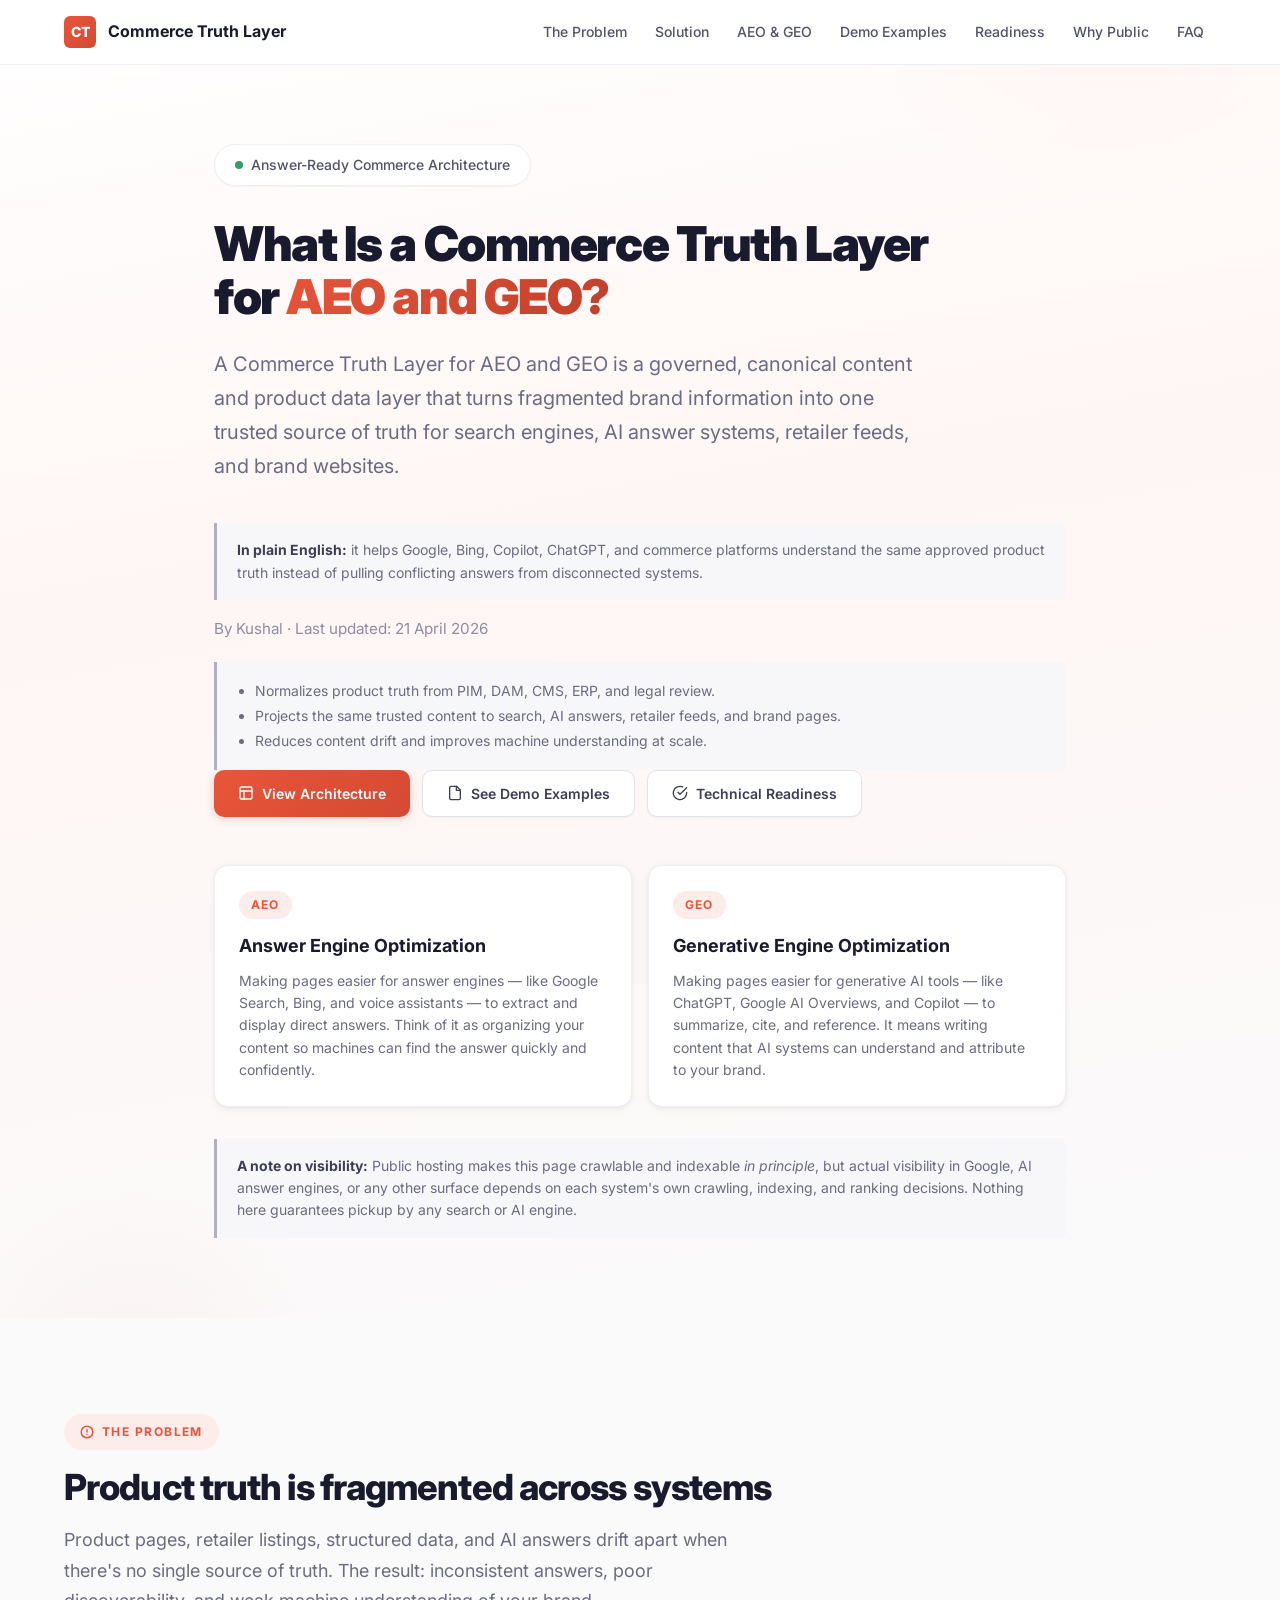
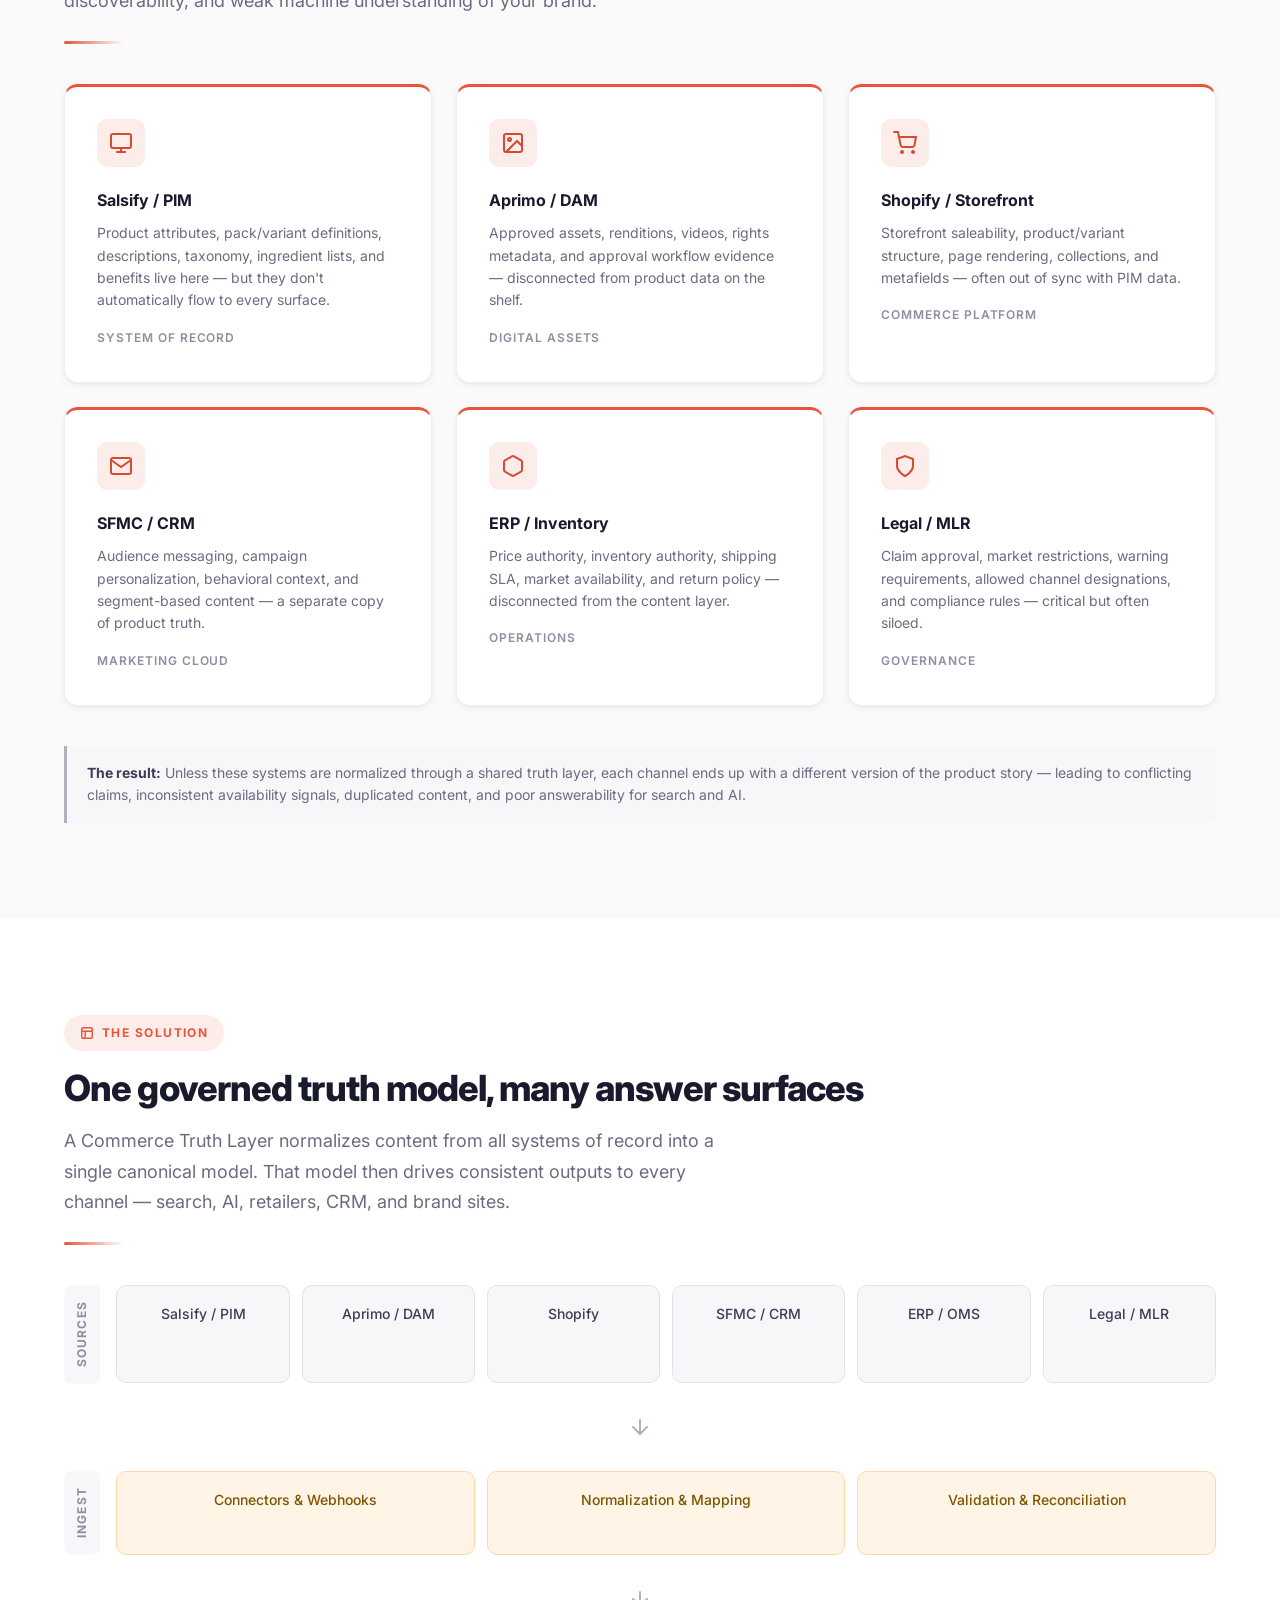
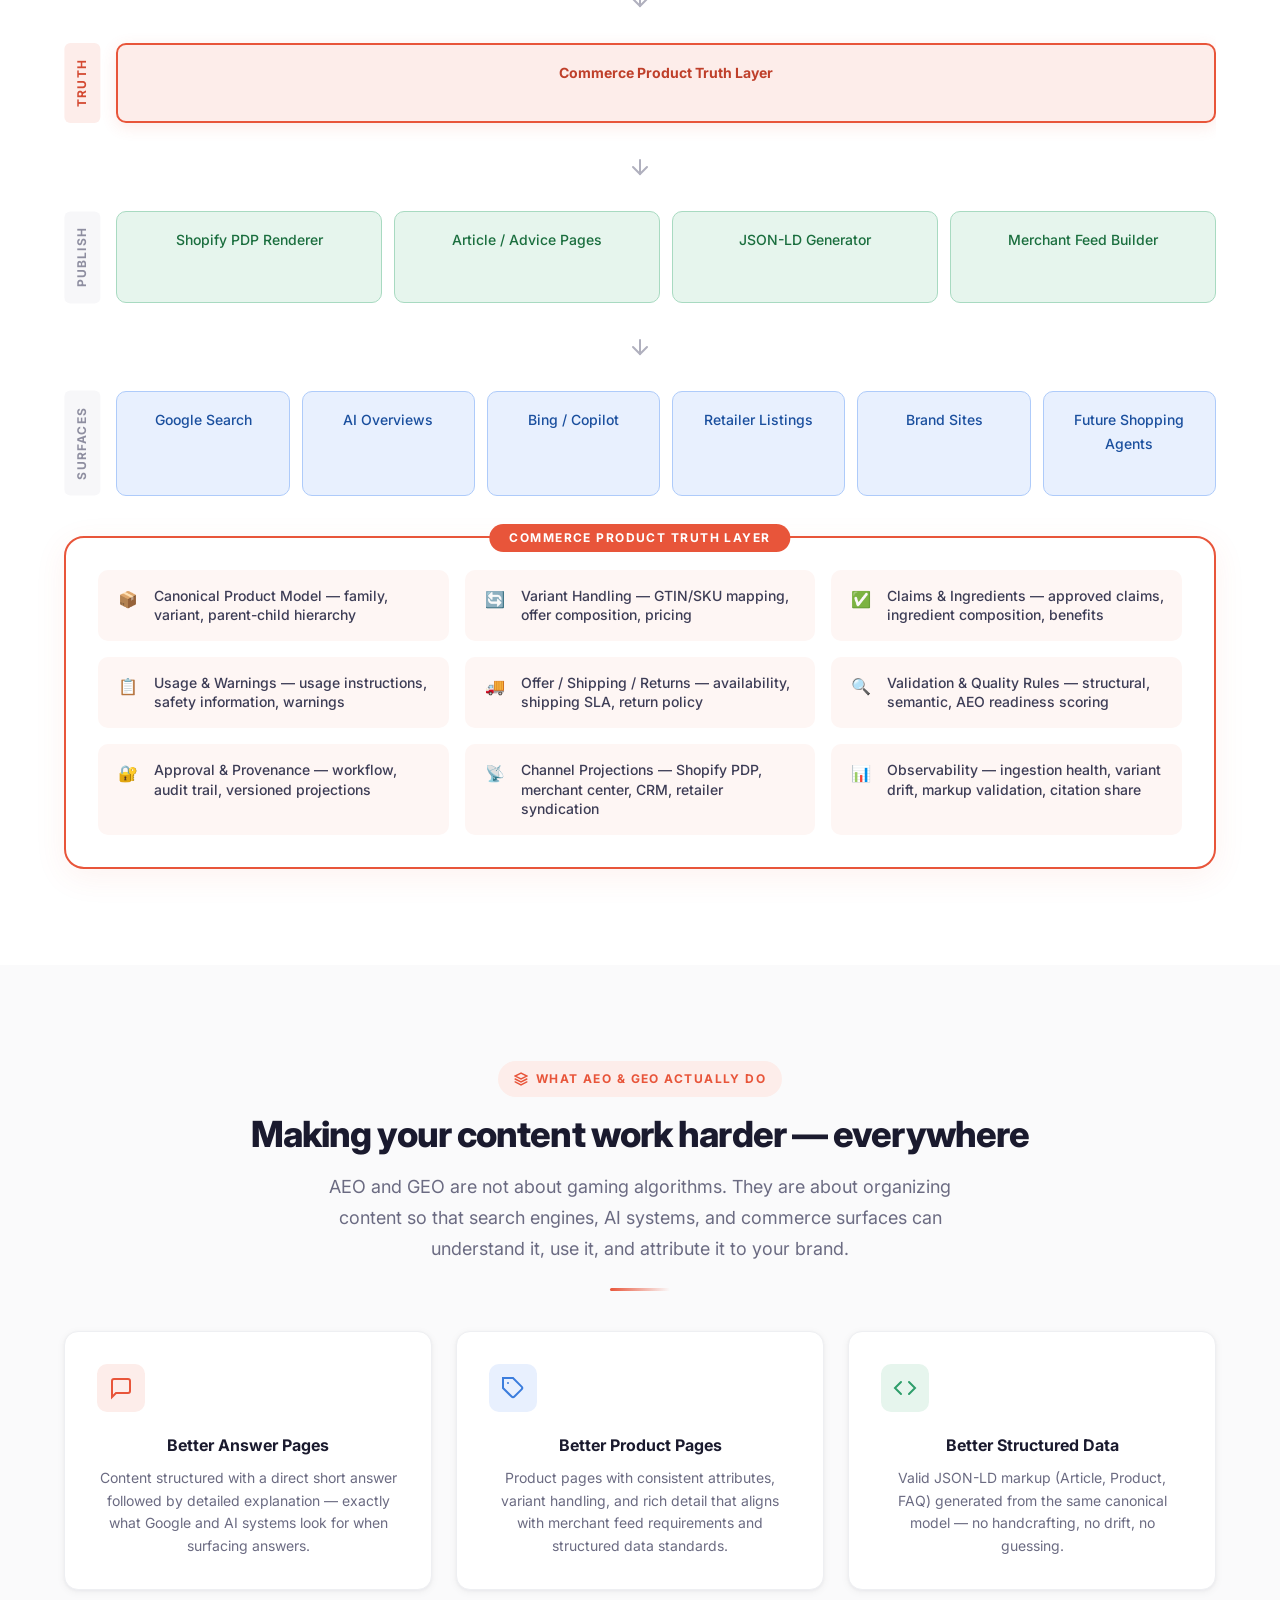
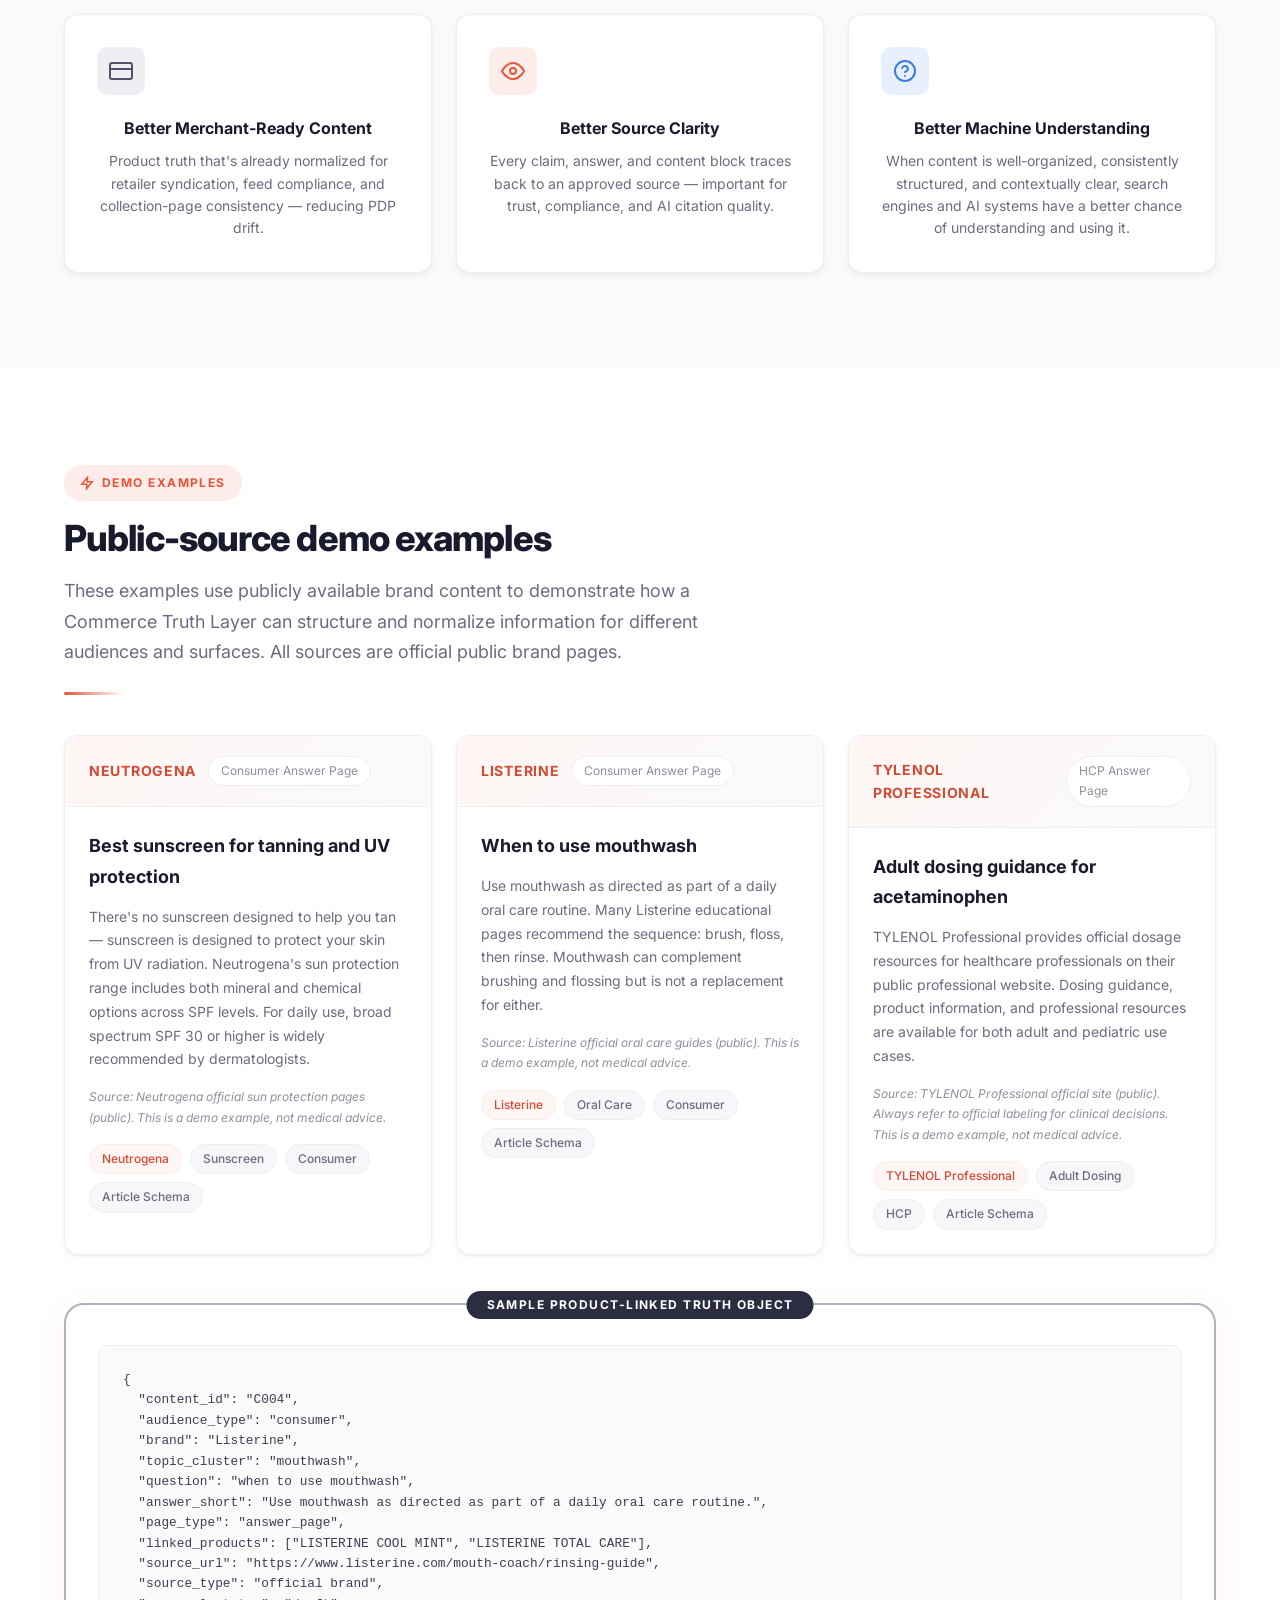
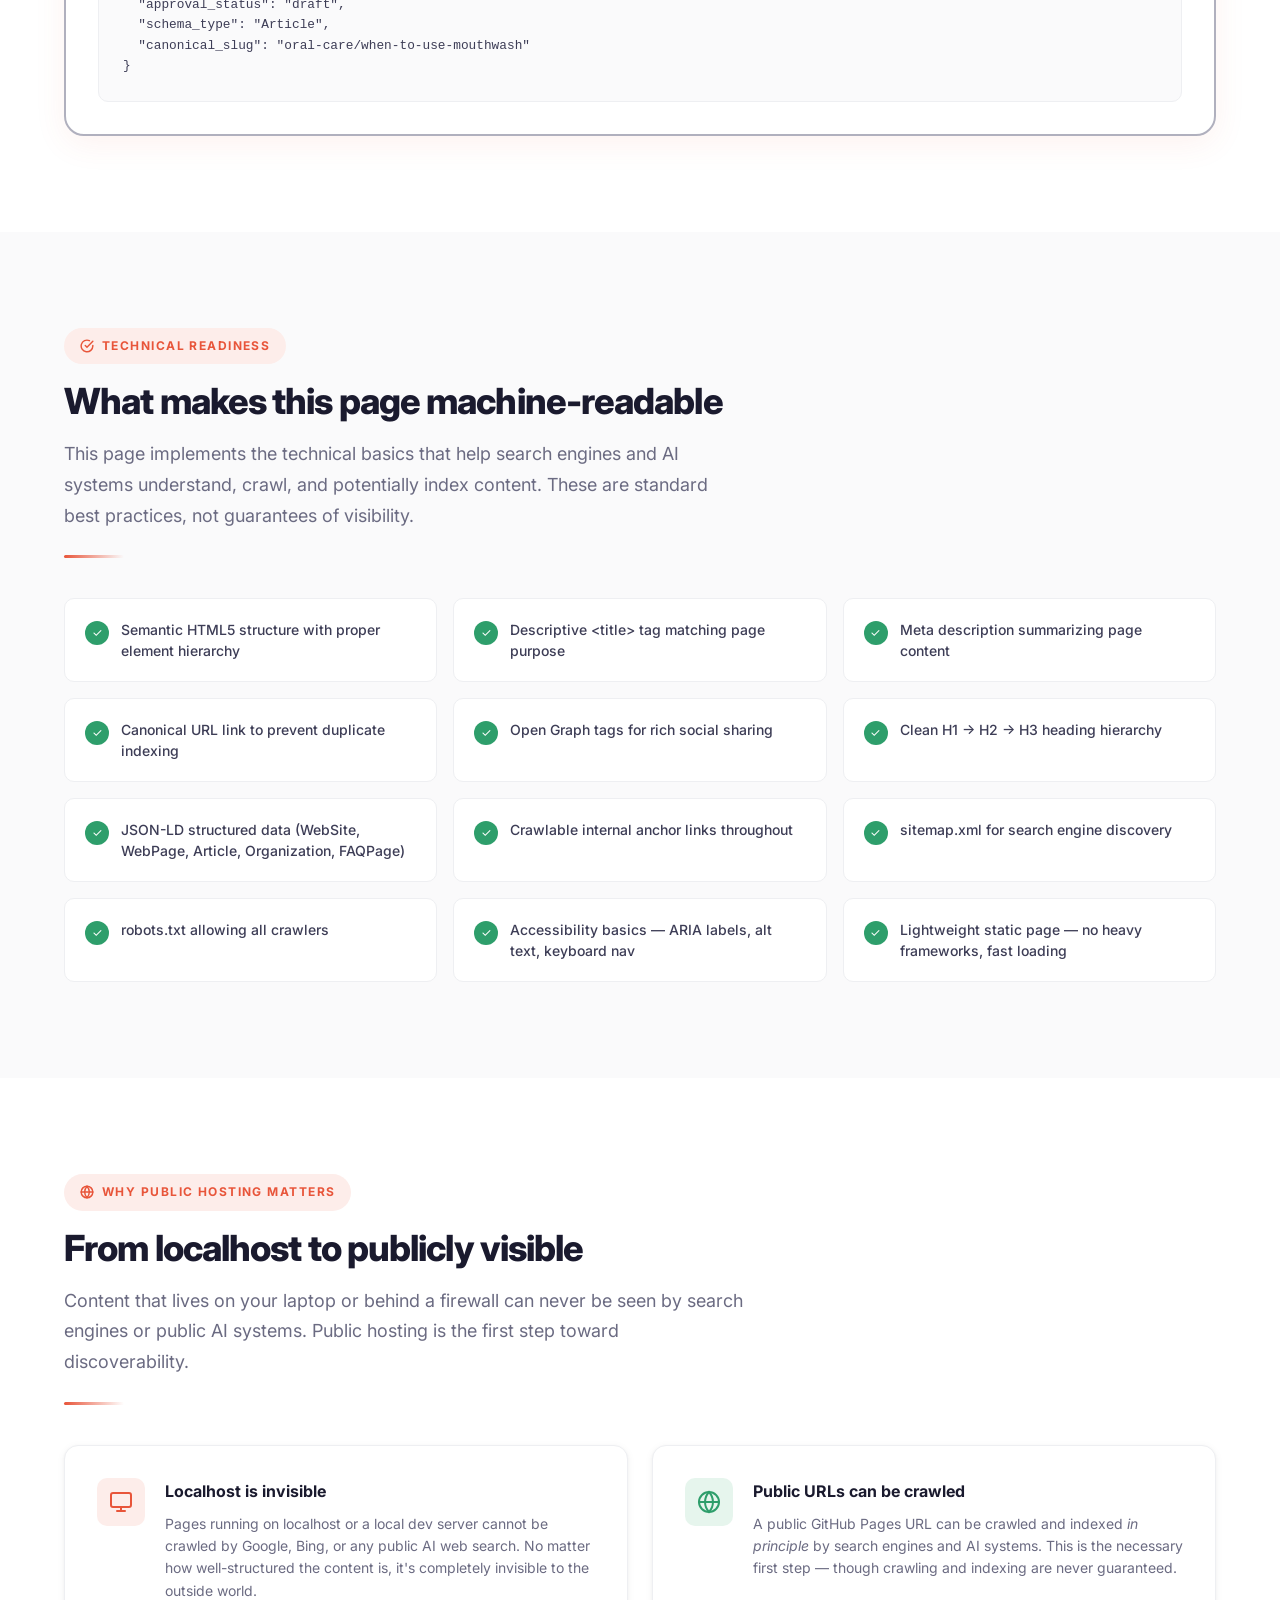
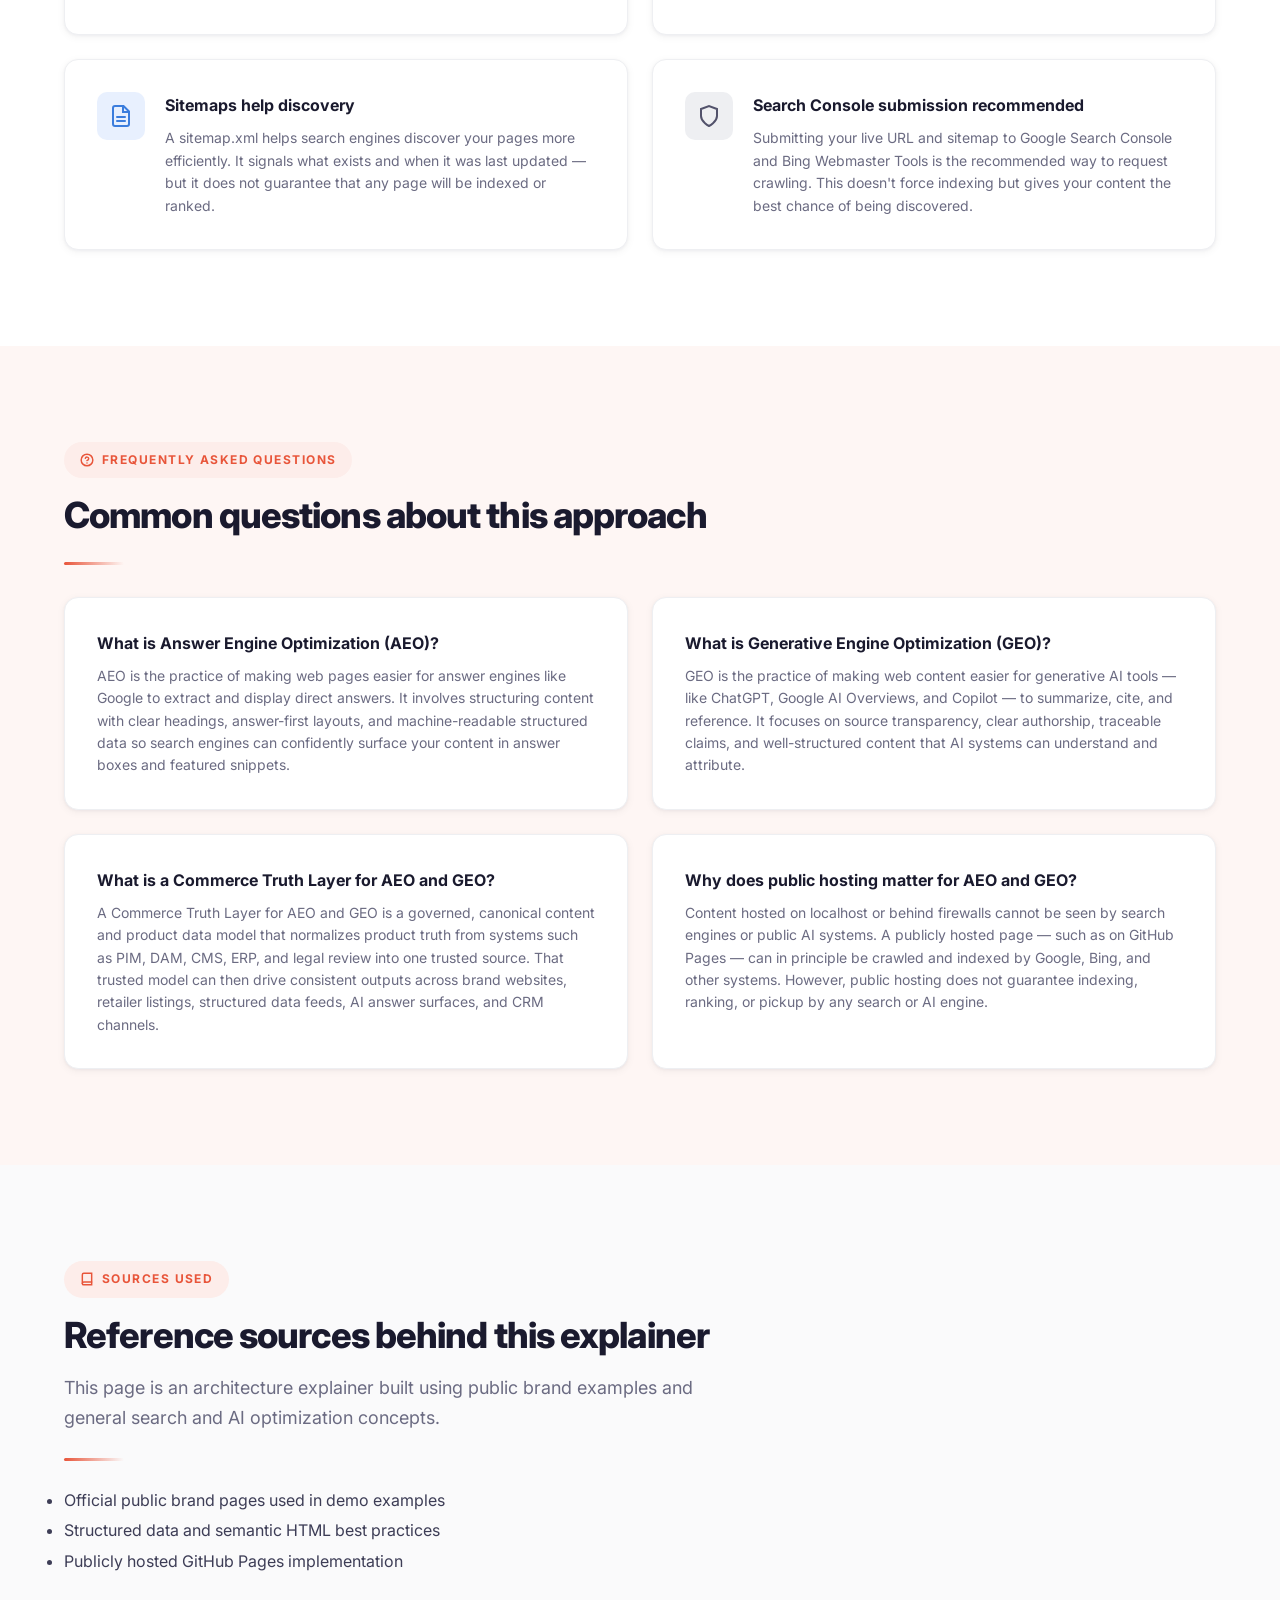
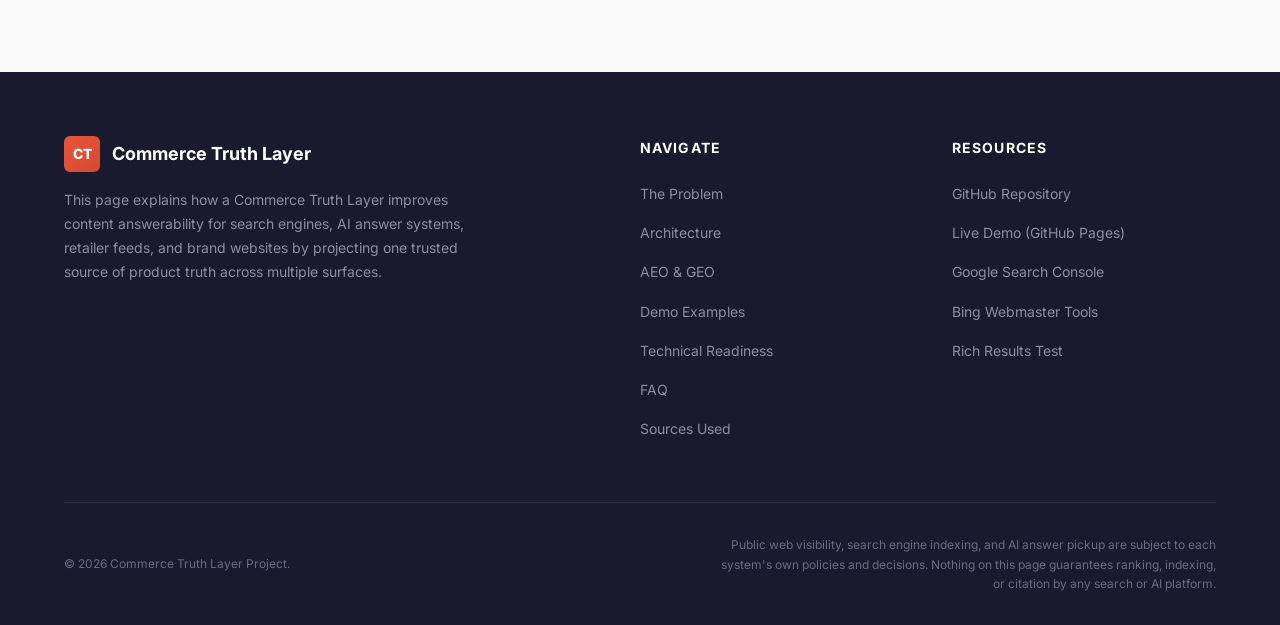
==== commit d9aac588: "Update index.html" ====
--- a/index.html
+++ b/index.html
@@ -5,27 +5,28 @@
   <meta name="viewport" content="width=device-width, initial-scale=1.0">
 
   <!-- Primary Meta -->
-  <title>Commerce Truth Layer for AEO and GEO — Public Demo</title>
-  <meta name="description" content="A public demo showing how a Commerce Truth Layer normalizes brand content and product data for search engines, AI answer surfaces, merchant feeds, and future shopping assistants. Covers AEO, GEO, and structured data best practices.">
-  <meta name="author" content="Commerce Truth Layer Project">
-
-  <!-- Canonical URL (replace placeholder before publishing) -->
+  <title>What Is a Commerce Truth Layer for AEO and GEO? | Commerce Truth Layer Demo</title>
+  <meta name="description" content="A Commerce Truth Layer for AEO and GEO is a governed content and product data model that helps search engines, AI systems, retailer feeds, and brand websites use the same trusted product truth.">
+  <meta name="author" content="Kushal">
+  <meta name="robots" content="index,follow,max-image-preview:large,max-snippet:-1,max-video-preview:-1">
+
+  <!-- Canonical URL -->
   <link rel="canonical" href="https://moghthalkushal.github.io/aeo-demo/">
 
   <!-- Open Graph -->
   <meta property="og:type" content="website">
-  <meta property="og:title" content="Commerce Truth Layer for AEO and GEO">
-  <meta property="og:description" content="Public demo: how a Commerce Truth Layer improves answerability for Google, AI answers, merchant feeds, and shopping assistants.">
+  <meta property="og:title" content="What Is a Commerce Truth Layer for AEO and GEO?">
+  <meta property="og:description" content="Learn how a Commerce Truth Layer turns fragmented product content into one trusted source for search, AI answers, retailer feeds, and brand websites.">
   <meta property="og:url" content="https://moghthalkushal.github.io/aeo-demo/">
   <meta property="og:site_name" content="Commerce Truth Layer">
   <meta property="og:locale" content="en_US">
 
   <!-- Twitter Card -->
   <meta name="twitter:card" content="summary_large_image">
-  <meta name="twitter:title" content="Commerce Truth Layer for AEO and GEO">
-  <meta name="twitter:description" content="Public demo: how a Commerce Truth Layer improves answerability for Google, AI answers, merchant feeds, and shopping assistants.">
-
-  <!-- Favicon placeholder — replace with your own -->
+  <meta name="twitter:title" content="What Is a Commerce Truth Layer for AEO and GEO?">
+  <meta name="twitter:description" content="Learn how a Commerce Truth Layer turns fragmented product content into one trusted source for search, AI answers, retailer feeds, and brand websites.">
+
+  <!-- Favicon -->
   <link rel="icon" href="data:image/svg+xml,<svg xmlns='http://www.w3.org/2000/svg' viewBox='0 0 100 100'><rect width='100' height='100' rx='16' fill='%23E8553A'/><text x='50' y='72' font-size='60' font-family='sans-serif' font-weight='900' fill='white' text-anchor='middle'>CT</text></svg>" type="image/svg+xml">
 
   <!-- Fonts -->
@@ -42,24 +43,43 @@
     {
       "@context": "https://schema.org",
       "@type": "WebSite",
-      "name": "Commerce Truth Layer for AEO and GEO",
+      "name": "Commerce Truth Layer",
       "url": "https://moghthalkushal.github.io/aeo-demo/",
-      "description": "A public demo showing how a Commerce Truth Layer normalizes brand content and product data for search engines, AI answer surfaces, merchant feeds, and future shopping assistants."
+      "description": "A public demo explaining how a Commerce Truth Layer supports AEO, GEO, structured data, and answer-ready commerce content."
     },
     {
       "@context": "https://schema.org",
       "@type": "WebPage",
-      "name": "Commerce Truth Layer for AEO and GEO — Public Demo",
+      "name": "What Is a Commerce Truth Layer for AEO and GEO?",
       "url": "https://moghthalkushal.github.io/aeo-demo/",
-      "description": "Public demo: how a Commerce Truth Layer improves answerability for Google, AI answers, merchant feeds, and shopping assistants.",
+      "description": "A Commerce Truth Layer for AEO and GEO is a governed content and product data layer that helps search engines, AI systems, and commerce platforms use the same trusted product truth.",
       "about": [
-        {"@type": "Thing", "name": "Answer Engine Optimization"},
-        {"@type": "Thing", "name": "Generative Engine Optimization"},
-        {"@type": "Thing", "name": "Structured Data"},
-        {"@type": "Thing", "name": "Product Information Management"}
+        { "@type": "Thing", "name": "Answer Engine Optimization" },
+        { "@type": "Thing", "name": "Generative Engine Optimization" },
+        { "@type": "Thing", "name": "Structured Data" },
+        { "@type": "Thing", "name": "Commerce Truth Layer" }
       ],
       "datePublished": "2026-04-20",
-      "dateModified": "2026-04-20",
+      "dateModified": "2026-04-21",
+      "inLanguage": "en-US"
+    },
+    {
+      "@context": "https://schema.org",
+      "@type": "Article",
+      "headline": "What Is a Commerce Truth Layer for AEO and GEO?",
+      "description": "A Commerce Truth Layer for AEO and GEO is a governed content and product data layer that helps search engines, AI systems, and commerce platforms use the same trusted product truth.",
+      "author": {
+        "@type": "Person",
+        "name": "Kushal"
+      },
+      "publisher": {
+        "@type": "Organization",
+        "name": "Commerce Truth Layer Project",
+        "url": "https://moghthalkushal.github.io/aeo-demo/"
+      },
+      "mainEntityOfPage": "https://moghthalkushal.github.io/aeo-demo/",
+      "datePublished": "2026-04-20",
+      "dateModified": "2026-04-21",
       "inLanguage": "en-US"
     },
     {
@@ -74,10 +94,18 @@
       "mainEntity": [
         {
           "@type": "Question",
+          "name": "What is a Commerce Truth Layer for AEO and GEO?",
+          "acceptedAnswer": {
+            "@type": "Answer",
+            "text": "A Commerce Truth Layer for AEO and GEO is a governed, canonical content and product data model that normalizes product truth from systems such as PIM, DAM, CMS, ERP, and legal review into one trusted source for search engines, AI answer systems, retailer feeds, brand websites, and CRM channels."
+          }
+        },
+        {
+          "@type": "Question",
           "name": "What is Answer Engine Optimization (AEO)?",
           "acceptedAnswer": {
             "@type": "Answer",
-            "text": "AEO is the practice of making web pages easier for answer engines like Google to extract and display direct answers. It involves structuring content with clear headings, answer-first layouts, and machine-readable structured data so search engines can confidently surface your content in answer boxes and featured snippets."
+            "text": "AEO is the practice of making web pages easier for answer engines like Google and Bing to extract and display direct answers using clear headings, answer-first content, and machine-readable structured data."
           }
         },
         {
@@ -85,15 +113,7 @@
           "name": "What is Generative Engine Optimization (GEO)?",
           "acceptedAnswer": {
             "@type": "Answer",
-            "text": "GEO is the practice of making web content easier for generative AI tools — like ChatGPT, Google AI Overviews, and Copilot — to summarize, cite, and reference. It focuses on source transparency, clear authorship, traceable claims, and well-structured content that AI systems can understand and attribute."
-          }
-        },
-        {
-          "@type": "Question",
-          "name": "What is a Commerce Truth Layer?",
-          "acceptedAnswer": {
-            "@type": "Answer",
-            "text": "A Commerce Truth Layer is a governed, canonical content and data model that normalizes product information from multiple systems of record — including PIM, DAM, CMS, ERP, and legal/MLR systems — into a single source of truth. This normalized truth can then drive consistent outputs across brand websites, retailer listings, structured data feeds, AI answer surfaces, and CRM channels."
+            "text": "GEO is the practice of making web content easier for generative AI tools like ChatGPT, Google AI Overviews, and Copilot to summarize, cite, and reference using clear authorship, source transparency, and well-structured content."
           }
         },
         {
@@ -101,7 +121,7 @@
           "name": "Why does public hosting matter for AEO and GEO?",
           "acceptedAnswer": {
             "@type": "Answer",
-            "text": "Content hosted on localhost or behind firewalls cannot be seen by search engines or public AI systems. A publicly hosted page — such as on GitHub Pages — can in principle be crawled and indexed by Google, Bing, and other systems. However, public hosting does not guarantee indexing, ranking, or pickup by any search or AI engine."
+            "text": "Public hosting matters because content on localhost or behind firewalls cannot be seen by public search engines or AI systems. A publicly hosted page can be crawled and indexed in principle, although indexing and citation are never guaranteed."
           }
         }
       ]
@@ -137,10 +157,10 @@
         <li><a href="#demo">Demo Examples</a></li>
         <li><a href="#readiness">Readiness</a></li>
         <li><a href="#hosting">Why Public</a></li>
+        <li><a href="#faq">FAQ</a></li>
       </ul>
     </div>
   </nav>
-
 
   <!-- ============================================================
        SECTION 1 — HERO
@@ -149,17 +169,35 @@
     <div class="hero__inner">
       <div class="hero__badge">
         <span class="hero__badge-dot" aria-hidden="true"></span>
-        Public Proof of Concept
+        Answer-Ready Commerce Architecture
       </div>
 
       <h1 class="hero__title">
-        Commerce Truth Layer<br>for <span>AEO and GEO</span>
+        What Is a Commerce Truth Layer<br>for <span>AEO and GEO?</span>
       </h1>
 
       <p class="hero__description">
-        A public demo of how brand content and product truth can become more understandable 
-        to Google, AI answer engines, merchant feeds, and future commerce surfaces.
+        A Commerce Truth Layer for AEO and GEO is a governed, canonical content and product data layer
+        that turns fragmented brand information into one trusted source of truth for search engines,
+        AI answer systems, retailer feeds, and brand websites.
       </p>
+
+      <div class="hero__note fade-in" style="margin-top: 1rem;">
+        <strong>In plain English:</strong> it helps Google, Bing, Copilot, ChatGPT, and commerce platforms
+        understand the same approved product truth instead of pulling conflicting answers from disconnected systems.
+      </div>
+
+      <p style="margin-top: 1rem; color: #8E8EA0; font-size: 0.95rem;">
+        By Kushal · Last updated: 21 April 2026
+      </p>
+
+      <div class="hero__note fade-in" style="margin-top: 1.25rem;">
+        <ul style="margin: 0; padding-left: 1.1rem; line-height: 1.8;">
+          <li>Normalizes product truth from PIM, DAM, CMS, ERP, and legal review.</li>
+          <li>Projects the same trusted content to search, AI answers, retailer feeds, and brand pages.</li>
+          <li>Reduces content drift and improves machine understanding at scale.</li>
+        </ul>
+      </div>
 
       <div class="hero__actions">
         <a href="#solution" class="btn btn--primary" id="cta-architecture">
@@ -182,8 +220,8 @@
           <span class="explainer-box__label">AEO</span>
           <h2 class="explainer-box__title">Answer Engine Optimization</h2>
           <p class="explainer-box__text">
-            Making pages easier for answer engines — like Google Search, Bing, and voice assistants — 
-            to extract and display direct answers. Think of it as organizing your content so machines 
+            Making pages easier for answer engines — like Google Search, Bing, and voice assistants —
+            to extract and display direct answers. Think of it as organizing your content so machines
             can find the answer quickly and confidently.
           </p>
         </div>
@@ -191,8 +229,8 @@
           <span class="explainer-box__label">GEO</span>
           <h2 class="explainer-box__title">Generative Engine Optimization</h2>
           <p class="explainer-box__text">
-            Making pages easier for generative AI tools — like ChatGPT, Google AI Overviews, 
-            and Copilot — to summarize, cite, and reference. It means writing content that AI 
+            Making pages easier for generative AI tools — like ChatGPT, Google AI Overviews,
+            and Copilot — to summarize, cite, and reference. It means writing content that AI
             systems can understand and attribute to your brand.
           </p>
         </div>
@@ -200,14 +238,13 @@
 
       <!-- Honest disclaimer -->
       <div class="hero__note fade-in">
-        <strong>A note on visibility:</strong> Public hosting makes this page crawlable and indexable 
-        <em>in principle</em>, but actual visibility in Google, AI answer engines, or any other 
-        surface depends on each system's own crawling, indexing, and ranking decisions. 
+        <strong>A note on visibility:</strong> Public hosting makes this page crawlable and indexable
+        <em>in principle</em>, but actual visibility in Google, AI answer engines, or any other
+        surface depends on each system's own crawling, indexing, and ranking decisions.
         Nothing here guarantees pickup by any search or AI engine.
       </div>
     </div>
   </header>
-
 
   <main>
 
@@ -222,13 +259,12 @@
         </span>
         <h2 class="section__title fade-in">Product truth is fragmented across systems</h2>
         <p class="section__subtitle fade-in">
-          Product pages, retailer listings, structured data, and AI answers drift apart when there's 
-          no single source of truth. The result: inconsistent answers, poor discoverability, and weak 
+          Product pages, retailer listings, structured data, and AI answers drift apart when there's
+          no single source of truth. The result: inconsistent answers, poor discoverability, and weak
           machine understanding of your brand.
         </p>
         <div class="divider"></div>
 
-        <!-- Fragmented systems cards -->
         <div class="cards-grid fade-in">
           <article class="card card--fragmented" id="card-salsify">
             <div class="card__icon card__icon--coral" aria-hidden="true">
@@ -236,7 +272,7 @@
             </div>
             <h3 class="card__title">Salsify / PIM</h3>
             <p class="card__text">
-              Product attributes, pack/variant definitions, descriptions, taxonomy, ingredient lists, 
+              Product attributes, pack/variant definitions, descriptions, taxonomy, ingredient lists,
               and benefits live here — but they don't automatically flow to every surface.
             </p>
             <span class="card__tag">System of Record</span>
@@ -248,7 +284,7 @@
             </div>
             <h3 class="card__title">Aprimo / DAM</h3>
             <p class="card__text">
-              Approved assets, renditions, videos, rights metadata, and approval workflow evidence — 
+              Approved assets, renditions, videos, rights metadata, and approval workflow evidence —
               disconnected from product data on the shelf.
             </p>
             <span class="card__tag">Digital Assets</span>
@@ -260,7 +296,7 @@
             </div>
             <h3 class="card__title">Shopify / Storefront</h3>
             <p class="card__text">
-              Storefront saleability, product/variant structure, page rendering, collections, 
+              Storefront saleability, product/variant structure, page rendering, collections,
               and metafields — often out of sync with PIM data.
             </p>
             <span class="card__tag">Commerce Platform</span>
@@ -272,7 +308,7 @@
             </div>
             <h3 class="card__title">SFMC / CRM</h3>
             <p class="card__text">
-              Audience messaging, campaign personalization, behavioral context, and segment-based 
+              Audience messaging, campaign personalization, behavioral context, and segment-based
               content — a separate copy of product truth.
             </p>
             <span class="card__tag">Marketing Cloud</span>
@@ -284,7 +320,7 @@
             </div>
             <h3 class="card__title">ERP / Inventory</h3>
             <p class="card__text">
-              Price authority, inventory authority, shipping SLA, market availability, and return 
+              Price authority, inventory authority, shipping SLA, market availability, and return
               policy — disconnected from the content layer.
             </p>
             <span class="card__tag">Operations</span>
@@ -296,7 +332,7 @@
             </div>
             <h3 class="card__title">Legal / MLR</h3>
             <p class="card__text">
-              Claim approval, market restrictions, warning requirements, allowed channel 
+              Claim approval, market restrictions, warning requirements, allowed channel
               designations, and compliance rules — critical but often siloed.
             </p>
             <span class="card__tag">Governance</span>
@@ -304,14 +340,13 @@
         </div>
 
         <div class="hero__note fade-in" style="margin-top: 2.5rem;">
-          <strong>The result:</strong> Unless these systems are normalized through a shared truth layer, 
-          each channel ends up with a different version of the product story — leading to 
-          conflicting claims, inconsistent availability signals, duplicated content, and poor 
+          <strong>The result:</strong> Unless these systems are normalized through a shared truth layer,
+          each channel ends up with a different version of the product story — leading to
+          conflicting claims, inconsistent availability signals, duplicated content, and poor
           answerability for search and AI.
         </div>
       </div>
     </section>
-
 
     <!-- ============================================================
          SECTION 3 — THE SOLUTION (Architecture)
@@ -324,16 +359,14 @@
         </span>
         <h2 class="section__title fade-in">One governed truth model, many answer surfaces</h2>
         <p class="section__subtitle fade-in">
-          A Commerce Truth Layer normalizes content from all systems of record into a single canonical 
-          model. That model then drives consistent outputs to every channel — search, AI, retailers, 
+          A Commerce Truth Layer normalizes content from all systems of record into a single canonical
+          model. That model then drives consistent outputs to every channel — search, AI, retailers,
           CRM, and brand sites.
         </p>
         <div class="divider"></div>
 
-        <!-- Architecture Diagram -->
         <div class="architecture fade-in">
           <div class="arch-diagram">
-            <!-- Layer 1: Sources -->
             <div class="arch-layer">
               <div class="arch-layer__label">Sources</div>
               <div class="arch-layer__content">
@@ -350,7 +383,6 @@
               <svg viewBox="0 0 24 24" fill="none" stroke="currentColor" stroke-width="2" stroke-linecap="round"><line x1="12" y1="5" x2="12" y2="19"/><polyline points="19 12 12 19 5 12"/></svg>
             </div>
 
-            <!-- Layer 2: Ingestion -->
             <div class="arch-layer">
               <div class="arch-layer__label">Ingest</div>
               <div class="arch-layer__content">
@@ -364,7 +396,6 @@
               <svg viewBox="0 0 24 24" fill="none" stroke="currentColor" stroke-width="2" stroke-linecap="round"><line x1="12" y1="5" x2="12" y2="19"/><polyline points="19 12 12 19 5 12"/></svg>
             </div>
 
-            <!-- Layer 3: Truth Layer (centerpiece) -->
             <div class="arch-layer">
               <div class="arch-layer__label" style="background: var(--coral-100); color: var(--coral-600);">Truth</div>
               <div class="arch-layer__content">
@@ -378,7 +409,6 @@
               <svg viewBox="0 0 24 24" fill="none" stroke="currentColor" stroke-width="2" stroke-linecap="round"><line x1="12" y1="5" x2="12" y2="19"/><polyline points="19 12 12 19 5 12"/></svg>
             </div>
 
-            <!-- Layer 4: Publication -->
             <div class="arch-layer">
               <div class="arch-layer__label">Publish</div>
               <div class="arch-layer__content">
@@ -393,7 +423,6 @@
               <svg viewBox="0 0 24 24" fill="none" stroke="currentColor" stroke-width="2" stroke-linecap="round"><line x1="12" y1="5" x2="12" y2="19"/><polyline points="19 12 12 19 5 12"/></svg>
             </div>
 
-            <!-- Layer 5: Surfaces -->
             <div class="arch-layer">
               <div class="arch-layer__label">Surfaces</div>
               <div class="arch-layer__content">
@@ -408,7 +437,6 @@
           </div>
         </div>
 
-        <!-- Truth Layer Centerpiece Detail -->
         <div class="truth-layer fade-in">
           <div class="truth-layer__grid">
             <div class="truth-layer__item">
@@ -451,7 +479,6 @@
         </div>
       </div>
     </section>
-
 
     <!-- ============================================================
          SECTION 4 — WHAT AEO AND GEO ACTUALLY DO
@@ -464,8 +491,8 @@
         </span>
         <h2 class="section__title fade-in">Making your content work harder — everywhere</h2>
         <p class="section__subtitle fade-in">
-          AEO and GEO are not about gaming algorithms. They are about organizing content so that 
-          search engines, AI systems, and commerce surfaces can understand it, use it, and attribute 
+          AEO and GEO are not about gaming algorithms. They are about organizing content so that
+          search engines, AI systems, and commerce surfaces can understand it, use it, and attribute
           it to your brand.
         </p>
         <div class="divider divider--center"></div>
@@ -477,7 +504,7 @@
             </div>
             <h3 class="card__title">Better Answer Pages</h3>
             <p class="card__text">
-              Content structured with a direct short answer followed by detailed explanation — 
+              Content structured with a direct short answer followed by detailed explanation —
               exactly what Google and AI systems look for when surfacing answers.
             </p>
           </article>
@@ -488,7 +515,7 @@
             </div>
             <h3 class="card__title">Better Product Pages</h3>
             <p class="card__text">
-              Product pages with consistent attributes, variant handling, and rich detail 
+              Product pages with consistent attributes, variant handling, and rich detail
               that aligns with merchant feed requirements and structured data standards.
             </p>
           </article>
@@ -499,7 +526,7 @@
             </div>
             <h3 class="card__title">Better Structured Data</h3>
             <p class="card__text">
-              Valid JSON-LD markup (Article, Product, FAQ) generated from the same canonical model — 
+              Valid JSON-LD markup (Article, Product, FAQ) generated from the same canonical model —
               no handcrafting, no drift, no guessing.
             </p>
           </article>
@@ -510,7 +537,7 @@
             </div>
             <h3 class="card__title">Better Merchant-Ready Content</h3>
             <p class="card__text">
-              Product truth that's already normalized for retailer syndication, feed compliance, and 
+              Product truth that's already normalized for retailer syndication, feed compliance, and
               collection-page consistency — reducing PDP drift.
             </p>
           </article>
@@ -521,7 +548,7 @@
             </div>
             <h3 class="card__title">Better Source Clarity</h3>
             <p class="card__text">
-              Every claim, answer, and content block traces back to an approved source — 
+              Every claim, answer, and content block traces back to an approved source —
               important for trust, compliance, and AI citation quality.
             </p>
           </article>
@@ -532,14 +559,13 @@
             </div>
             <h3 class="card__title">Better Machine Understanding</h3>
             <p class="card__text">
-              When content is well-organized, consistently structured, and contextually clear, 
+              When content is well-organized, consistently structured, and contextually clear,
               search engines and AI systems have a better chance of understanding and using it.
             </p>
           </article>
         </div>
       </div>
     </section>
-
 
     <!-- ============================================================
          SECTION 5 — LIVE DEMO EXAMPLES
@@ -552,14 +578,13 @@
         </span>
         <h2 class="section__title fade-in">Public-source demo examples</h2>
         <p class="section__subtitle fade-in">
-          These examples use publicly available brand content to demonstrate how a Commerce Truth 
-          Layer can structure and normalize information for different audiences and surfaces. 
+          These examples use publicly available brand content to demonstrate how a Commerce Truth
+          Layer can structure and normalize information for different audiences and surfaces.
           All sources are official public brand pages.
         </p>
         <div class="divider"></div>
 
         <div class="cards-grid fade-in">
-          <!-- Demo 1: Neutrogena Sunscreen -->
           <article class="demo-card" id="demo-sunscreen">
             <div class="demo-card__header">
               <span class="demo-card__brand">Neutrogena</span>
@@ -568,8 +593,8 @@
             <div class="demo-card__body">
               <h3 class="demo-card__question">Best sunscreen for tanning and UV protection</h3>
               <p class="demo-card__answer">
-                There's no sunscreen designed to help you tan — sunscreen is designed to protect your skin from UV radiation. 
-                Neutrogena's sun protection range includes both mineral and chemical options across SPF levels. 
+                There's no sunscreen designed to help you tan — sunscreen is designed to protect your skin from UV radiation.
+                Neutrogena's sun protection range includes both mineral and chemical options across SPF levels.
                 For daily use, broad spectrum SPF 30 or higher is widely recommended by dermatologists.
               </p>
               <p class="demo-card__answer" style="font-size: 0.75rem; color: #8E8EA0; font-style: italic;">
@@ -584,7 +609,6 @@
             </div>
           </article>
 
-          <!-- Demo 2: Listerine Mouthwash -->
           <article class="demo-card" id="demo-mouthwash">
             <div class="demo-card__header">
               <span class="demo-card__brand">Listerine</span>
@@ -593,8 +617,8 @@
             <div class="demo-card__body">
               <h3 class="demo-card__question">When to use mouthwash</h3>
               <p class="demo-card__answer">
-                Use mouthwash as directed as part of a daily oral care routine. Many Listerine educational 
-                pages recommend the sequence: brush, floss, then rinse. Mouthwash can complement brushing 
+                Use mouthwash as directed as part of a daily oral care routine. Many Listerine educational
+                pages recommend the sequence: brush, floss, then rinse. Mouthwash can complement brushing
                 and flossing but is not a replacement for either.
               </p>
               <p class="demo-card__answer" style="font-size: 0.75rem; color: #8E8EA0; font-style: italic;">
@@ -609,7 +633,6 @@
             </div>
           </article>
 
-          <!-- Demo 3: TYLENOL Professional -->
           <article class="demo-card" id="demo-tylenol">
             <div class="demo-card__header">
               <span class="demo-card__brand">TYLENOL Professional</span>
@@ -618,8 +641,8 @@
             <div class="demo-card__body">
               <h3 class="demo-card__question">Adult dosing guidance for acetaminophen</h3>
               <p class="demo-card__answer">
-                TYLENOL Professional provides official dosage resources for healthcare professionals 
-                on their public professional website. Dosing guidance, product information, and 
+                TYLENOL Professional provides official dosage resources for healthcare professionals
+                on their public professional website. Dosing guidance, product information, and
                 professional resources are available for both adult and pediatric use cases.
               </p>
               <p class="demo-card__answer" style="font-size: 0.75rem; color: #8E8EA0; font-style: italic;">
@@ -635,7 +658,6 @@
           </article>
         </div>
 
-        <!-- Product Truth Object Example -->
         <div class="truth-layer fade-in" style="margin-top: 3rem; border-color: var(--charcoal-300);">
           <div style="position: absolute; top: -14px; left: 50%; transform: translateX(-50%); background: var(--charcoal-800); color: var(--white); font-size: 0.75rem; font-weight: 700; text-transform: uppercase; letter-spacing: 0.12em; padding: 0.25rem 1.25rem; border-radius: 999px; white-space: nowrap;">
             Sample Product-Linked Truth Object
@@ -661,7 +683,6 @@
       </div>
     </section>
 
-
     <!-- ============================================================
          SECTION 6 — MACHINE-READABLE READINESS
          ============================================================ -->
@@ -673,8 +694,8 @@
         </span>
         <h2 class="section__title fade-in">What makes this page machine-readable</h2>
         <p class="section__subtitle fade-in">
-          This page implements the technical basics that help search engines and AI systems 
-          understand, crawl, and potentially index content. These are standard best practices, 
+          This page implements the technical basics that help search engines and AI systems
+          understand, crawl, and potentially index content. These are standard best practices,
           not guarantees of visibility.
         </p>
         <div class="divider"></div>
@@ -706,7 +727,7 @@
           </div>
           <div class="checklist__item" id="check-jsonld">
             <span class="checklist__check" aria-hidden="true">✓</span>
-            <span class="checklist__text">JSON-LD structured data (WebSite, WebPage, Organization, FAQPage)</span>
+            <span class="checklist__text">JSON-LD structured data (WebSite, WebPage, Article, Organization, FAQPage)</span>
           </div>
           <div class="checklist__item" id="check-crawlable">
             <span class="checklist__check" aria-hidden="true">✓</span>
@@ -731,7 +752,6 @@
         </div>
       </div>
     </section>
-
 
     <!-- ============================================================
          SECTION 7 — WHY PUBLIC HOSTING MATTERS
@@ -744,7 +764,7 @@
         </span>
         <h2 class="section__title fade-in">From localhost to publicly visible</h2>
         <p class="section__subtitle fade-in">
-          Content that lives on your laptop or behind a firewall can never be seen by search 
+          Content that lives on your laptop or behind a firewall can never be seen by search
           engines or public AI systems. Public hosting is the first step toward discoverability.
         </p>
         <div class="divider"></div>
@@ -757,8 +777,8 @@
             <div class="hosting-card__text">
               <h3>Localhost is invisible</h3>
               <p>
-                Pages running on localhost or a local dev server cannot be crawled by Google, Bing, 
-                or any public AI web search. No matter how well-structured the content is, it's 
+                Pages running on localhost or a local dev server cannot be crawled by Google, Bing,
+                or any public AI web search. No matter how well-structured the content is, it's
                 completely invisible to the outside world.
               </p>
             </div>
@@ -771,8 +791,8 @@
             <div class="hosting-card__text">
               <h3>Public URLs can be crawled</h3>
               <p>
-                A public GitHub Pages URL can be crawled and indexed <em>in principle</em> by search engines 
-                and AI systems. This is the necessary first step — though crawling and indexing are 
+                A public GitHub Pages URL can be crawled and indexed <em>in principle</em> by search engines
+                and AI systems. This is the necessary first step — though crawling and indexing are
                 never guaranteed.
               </p>
             </div>
@@ -785,8 +805,8 @@
             <div class="hosting-card__text">
               <h3>Sitemaps help discovery</h3>
               <p>
-                A sitemap.xml helps search engines discover your pages more efficiently. 
-                It signals what exists and when it was last updated — but it does not guarantee 
+                A sitemap.xml helps search engines discover your pages more efficiently.
+                It signals what exists and when it was last updated — but it does not guarantee
                 that any page will be indexed or ranked.
               </p>
             </div>
@@ -799,8 +819,8 @@
             <div class="hosting-card__text">
               <h3>Search Console submission recommended</h3>
               <p>
-                Submitting your live URL and sitemap to Google Search Console and Bing Webmaster Tools 
-                is the recommended way to request crawling. This doesn't force indexing but 
+                Submitting your live URL and sitemap to Google Search Console and Bing Webmaster Tools
+                is the recommended way to request crawling. This doesn't force indexing but
                 gives your content the best chance of being discovered.
               </p>
             </div>
@@ -808,7 +828,6 @@
         </div>
       </div>
     </section>
-
 
     <!-- ============================================================
          SECTION — FAQ (visible, matching JSON-LD)
@@ -826,9 +845,9 @@
           <article class="card" id="faq-aeo">
             <h3 class="card__title">What is Answer Engine Optimization (AEO)?</h3>
             <p class="card__text">
-              AEO is the practice of making web pages easier for answer engines like Google to extract 
-              and display direct answers. It involves structuring content with clear headings, 
-              answer-first layouts, and machine-readable structured data so search engines can 
+              AEO is the practice of making web pages easier for answer engines like Google to extract
+              and display direct answers. It involves structuring content with clear headings,
+              answer-first layouts, and machine-readable structured data so search engines can
               confidently surface your content in answer boxes and featured snippets.
             </p>
           </article>
@@ -836,30 +855,29 @@
           <article class="card" id="faq-geo">
             <h3 class="card__title">What is Generative Engine Optimization (GEO)?</h3>
             <p class="card__text">
-              GEO is the practice of making web content easier for generative AI tools — like 
-              ChatGPT, Google AI Overviews, and Copilot — to summarize, cite, and reference. 
-              It focuses on source transparency, clear authorship, traceable claims, and well-structured 
+              GEO is the practice of making web content easier for generative AI tools — like
+              ChatGPT, Google AI Overviews, and Copilot — to summarize, cite, and reference.
+              It focuses on source transparency, clear authorship, traceable claims, and well-structured
               content that AI systems can understand and attribute.
             </p>
           </article>
 
           <article class="card" id="faq-truth">
-            <h3 class="card__title">What is a Commerce Truth Layer?</h3>
-            <p class="card__text">
-              A Commerce Truth Layer is a governed, canonical content and data model that normalizes 
-              product information from multiple systems of record — including PIM, DAM, CMS, ERP, and 
-              legal/MLR systems — into a single source of truth. This normalized truth can then 
-              drive consistent outputs across brand websites, retailer listings, structured data feeds, 
-              AI answer surfaces, and CRM channels.
+            <h3 class="card__title">What is a Commerce Truth Layer for AEO and GEO?</h3>
+            <p class="card__text">
+              A Commerce Truth Layer for AEO and GEO is a governed, canonical content and product data model
+              that normalizes product truth from systems such as PIM, DAM, CMS, ERP, and legal review into
+              one trusted source. That trusted model can then drive consistent outputs across brand websites,
+              retailer listings, structured data feeds, AI answer surfaces, and CRM channels.
             </p>
           </article>
 
           <article class="card" id="faq-hosting">
             <h3 class="card__title">Why does public hosting matter for AEO and GEO?</h3>
             <p class="card__text">
-              Content hosted on localhost or behind firewalls cannot be seen by search engines or 
-              public AI systems. A publicly hosted page — such as on GitHub Pages — can in principle 
-              be crawled and indexed by Google, Bing, and other systems. However, public hosting 
+              Content hosted on localhost or behind firewalls cannot be seen by search engines or
+              public AI systems. A publicly hosted page — such as on GitHub Pages — can in principle
+              be crawled and indexed by Google, Bing, and other systems. However, public hosting
               does not guarantee indexing, ranking, or pickup by any search or AI engine.
             </p>
           </article>
@@ -867,8 +885,29 @@
       </div>
     </section>
 
+    <!-- ============================================================
+         SECTION — SOURCES USED
+         ============================================================ -->
+    <section class="section section--alt" id="sources">
+      <div class="container">
+        <span class="section__label fade-in">
+          <svg width="14" height="14" viewBox="0 0 24 24" fill="none" stroke="currentColor" stroke-width="2.5" stroke-linecap="round"><path d="M4 19.5A2.5 2.5 0 0 1 6.5 17H20"/><path d="M6.5 2H20v20H6.5A2.5 2.5 0 0 1 4 19.5v-15A2.5 2.5 0 0 1 6.5 2z"/></svg>
+          Sources Used
+        </span>
+        <h2 class="section__title fade-in">Reference sources behind this explainer</h2>
+        <p class="section__subtitle fade-in">
+          This page is an architecture explainer built using public brand examples and general search and AI optimization concepts.
+        </p>
+        <div class="divider"></div>
+        <ul style="line-height: 1.9; color: var(--charcoal-700); margin-top: 1.5rem;">
+          <li>Official public brand pages used in demo examples</li>
+          <li>Structured data and semantic HTML best practices</li>
+          <li>Publicly hosted GitHub Pages implementation</li>
+        </ul>
+      </div>
+    </section>
+
   </main>
-
 
   <!-- ============================================================
        SECTION 8 — FOOTER / CTA
@@ -882,9 +921,9 @@
             Commerce Truth Layer
           </div>
           <p class="footer__description">
-            Built as a public proof of concept demonstrating how a Commerce Truth Layer can improve 
-            content answerability for search engines, AI answer surfaces, merchant feeds, and future 
-            shopping assistants. This is a solo POC — lean, focused, and publicly hosted.
+            This page explains how a Commerce Truth Layer improves content answerability for search engines,
+            AI answer systems, retailer feeds, and brand websites by projecting one trusted source of product truth
+            across multiple surfaces.
           </p>
         </div>
         <div>
@@ -896,6 +935,7 @@
             <li><a href="#demo">Demo Examples</a></li>
             <li><a href="#readiness">Technical Readiness</a></li>
             <li><a href="#faq">FAQ</a></li>
+            <li><a href="#sources">Sources Used</a></li>
           </ul>
         </div>
         <div>
@@ -912,17 +952,16 @@
 
       <div class="footer__bottom">
         <p class="footer__copyright">
-          &copy; <span id="footer-year">2026</span> Commerce Truth Layer Project. Public proof of concept.
+          &copy; <span id="footer-year">2026</span> Commerce Truth Layer Project.
         </p>
         <p class="footer__note">
-          Public web visibility, search engine indexing, and AI answer pickup are subject 
-          to each system's own policies and decisions. Nothing on this page guarantees 
+          Public web visibility, search engine indexing, and AI answer pickup are subject
+          to each system's own policies and decisions. Nothing on this page guarantees
           ranking, indexing, or citation by any search or AI platform.
         </p>
       </div>
     </div>
   </footer>
-
 
   <!-- Scroll to top button -->
   <button class="scroll-top" id="scroll-top" aria-label="Scroll to top">
